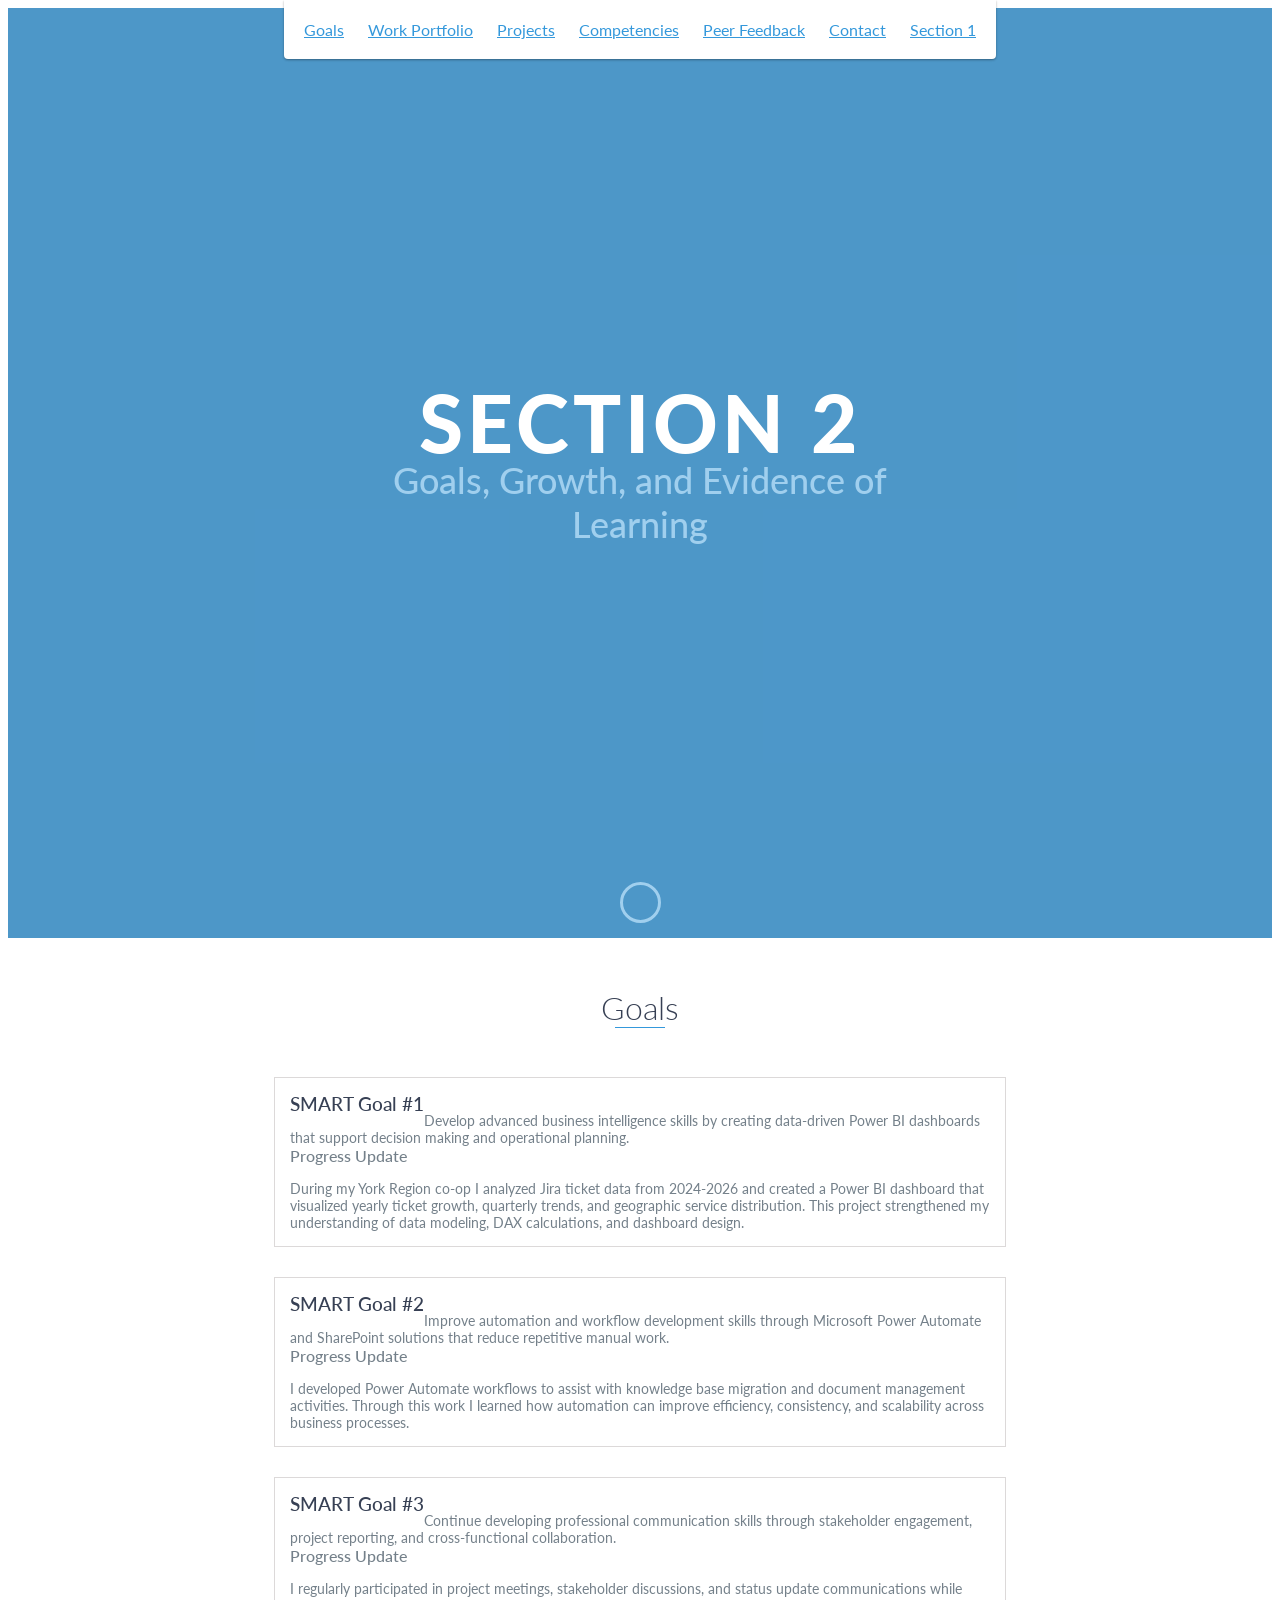
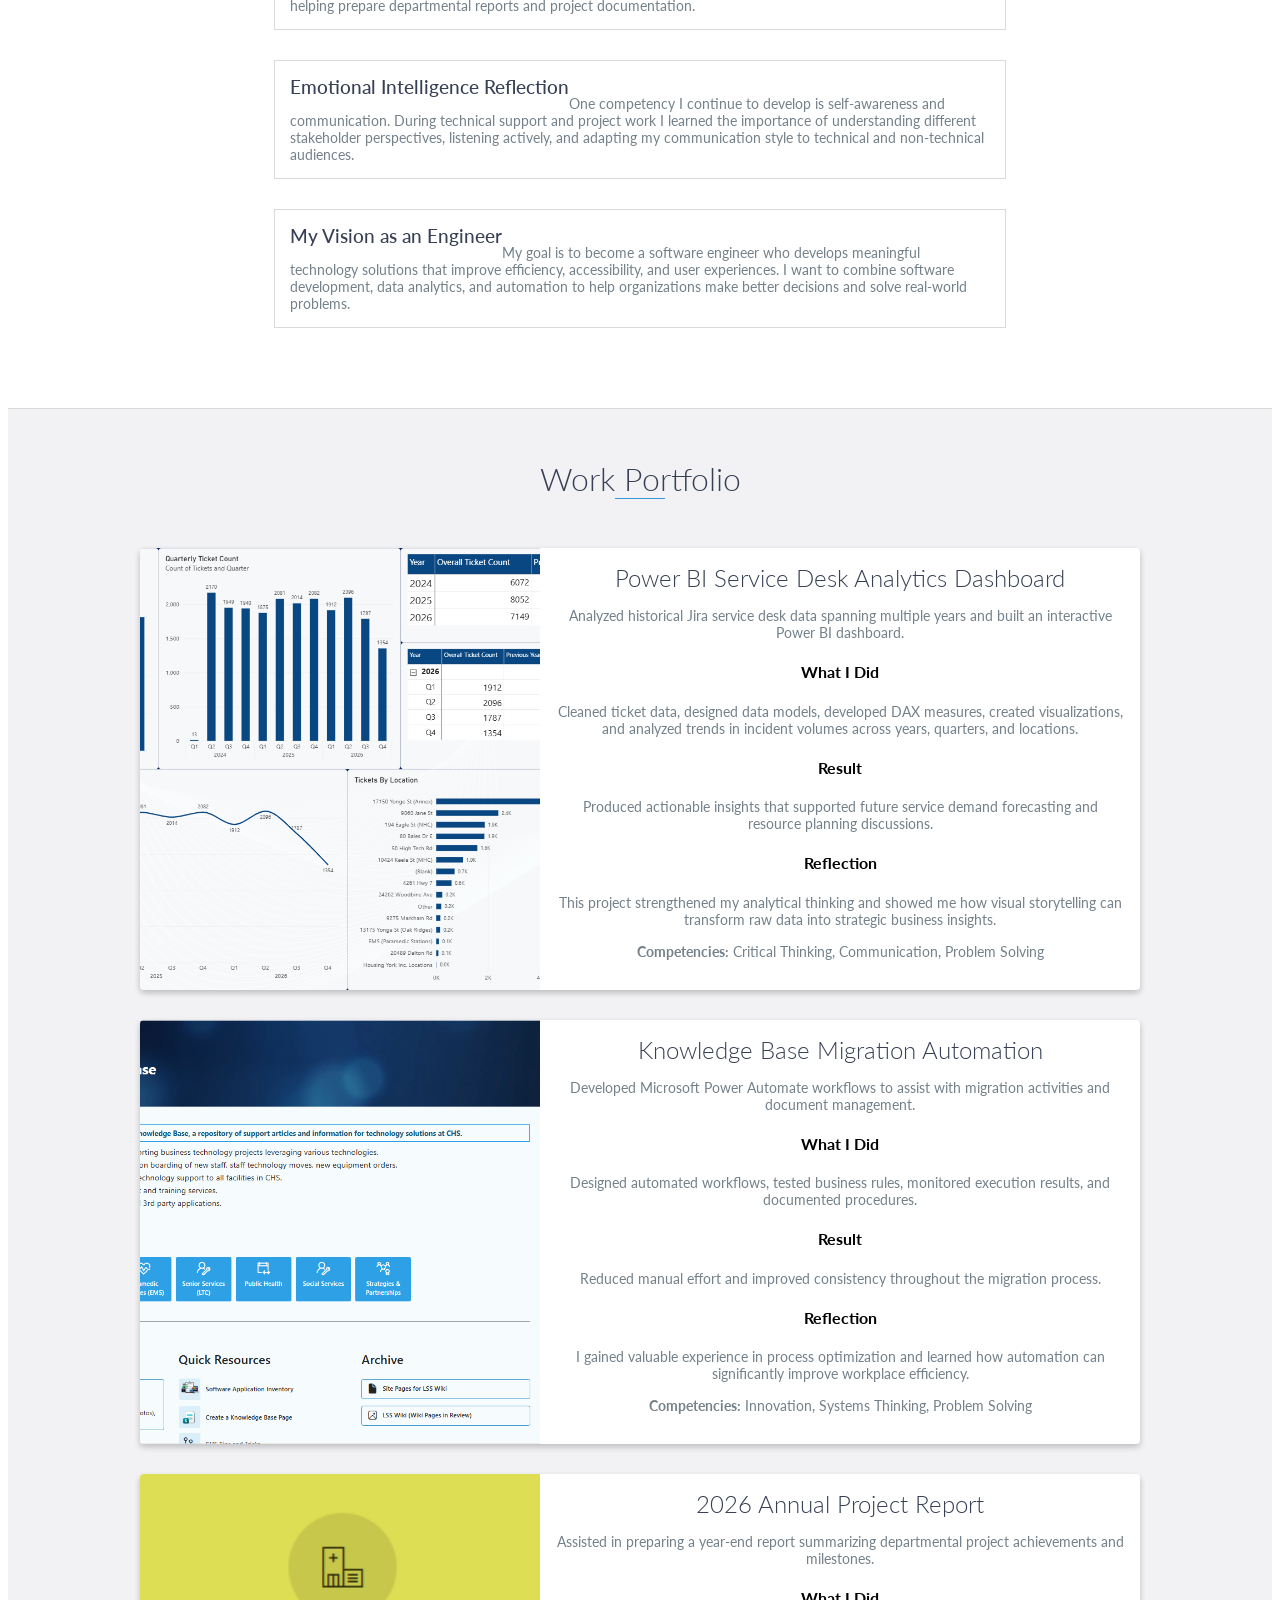
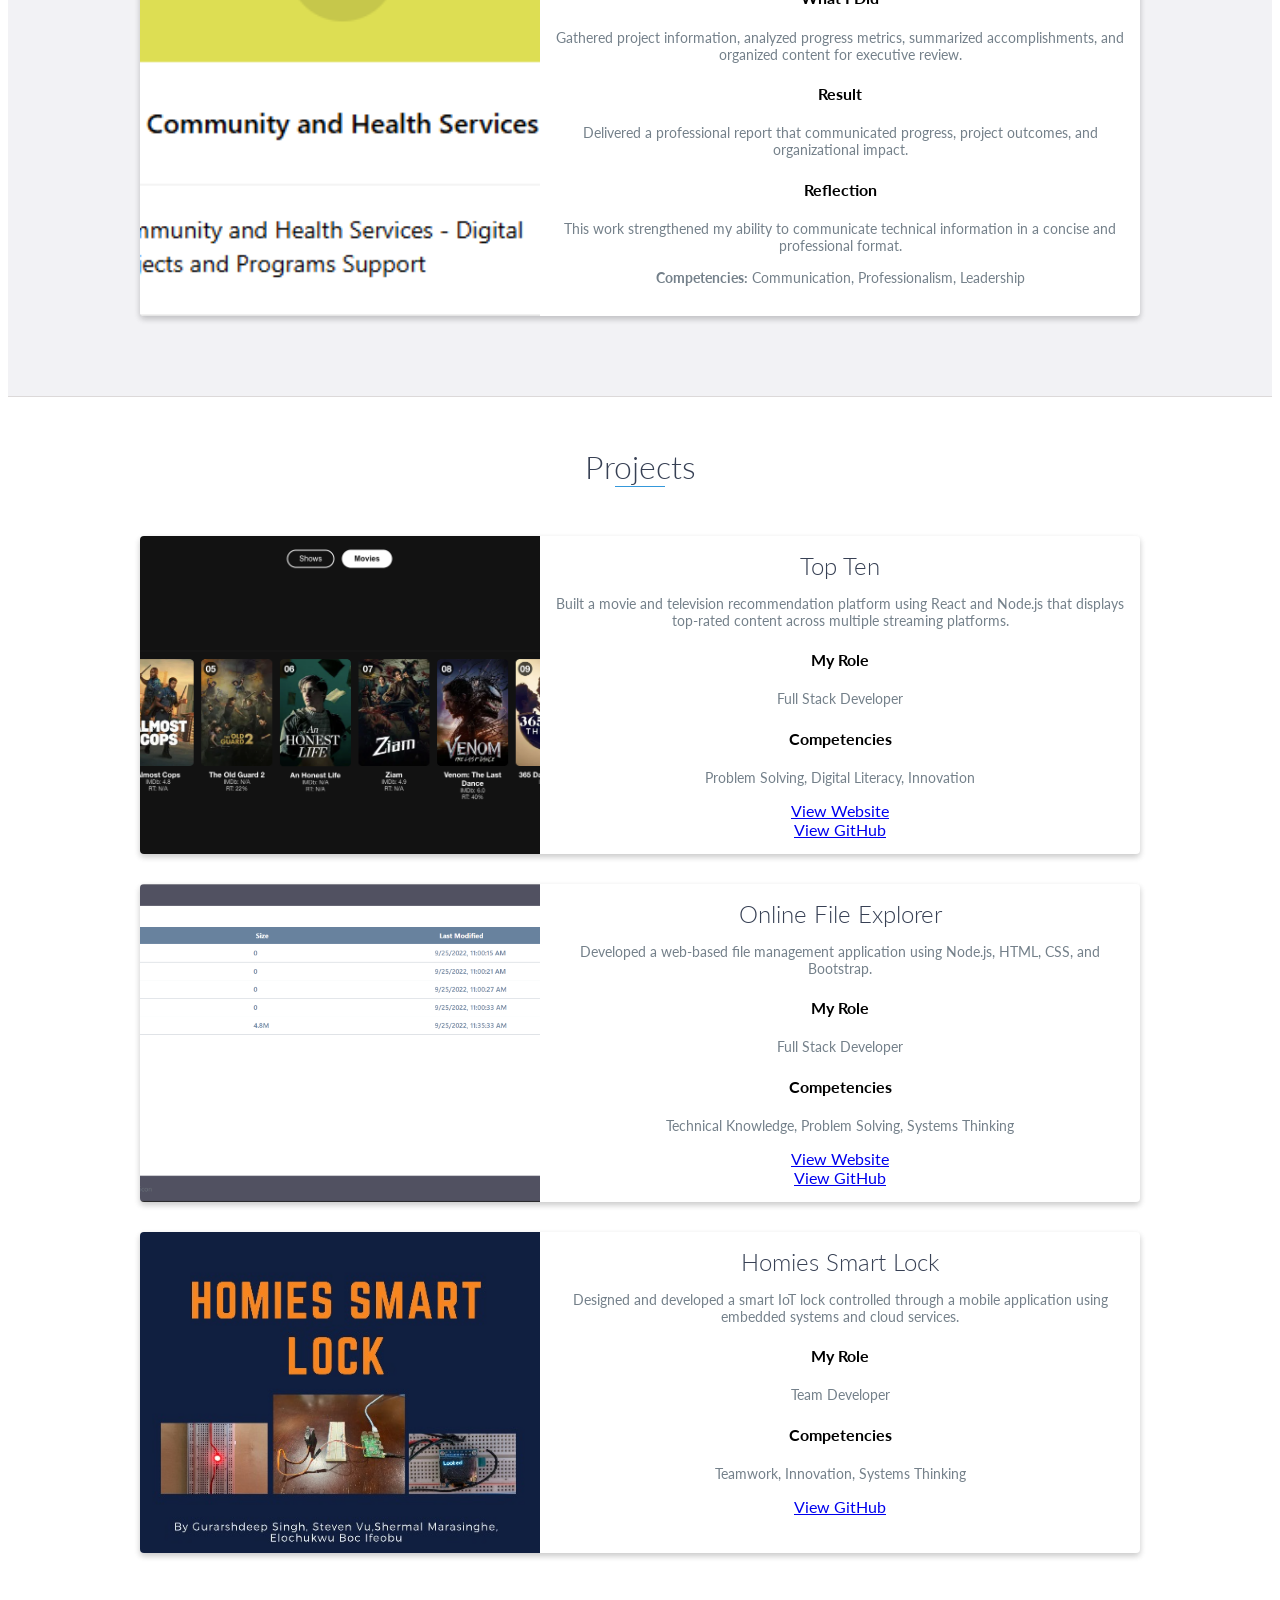
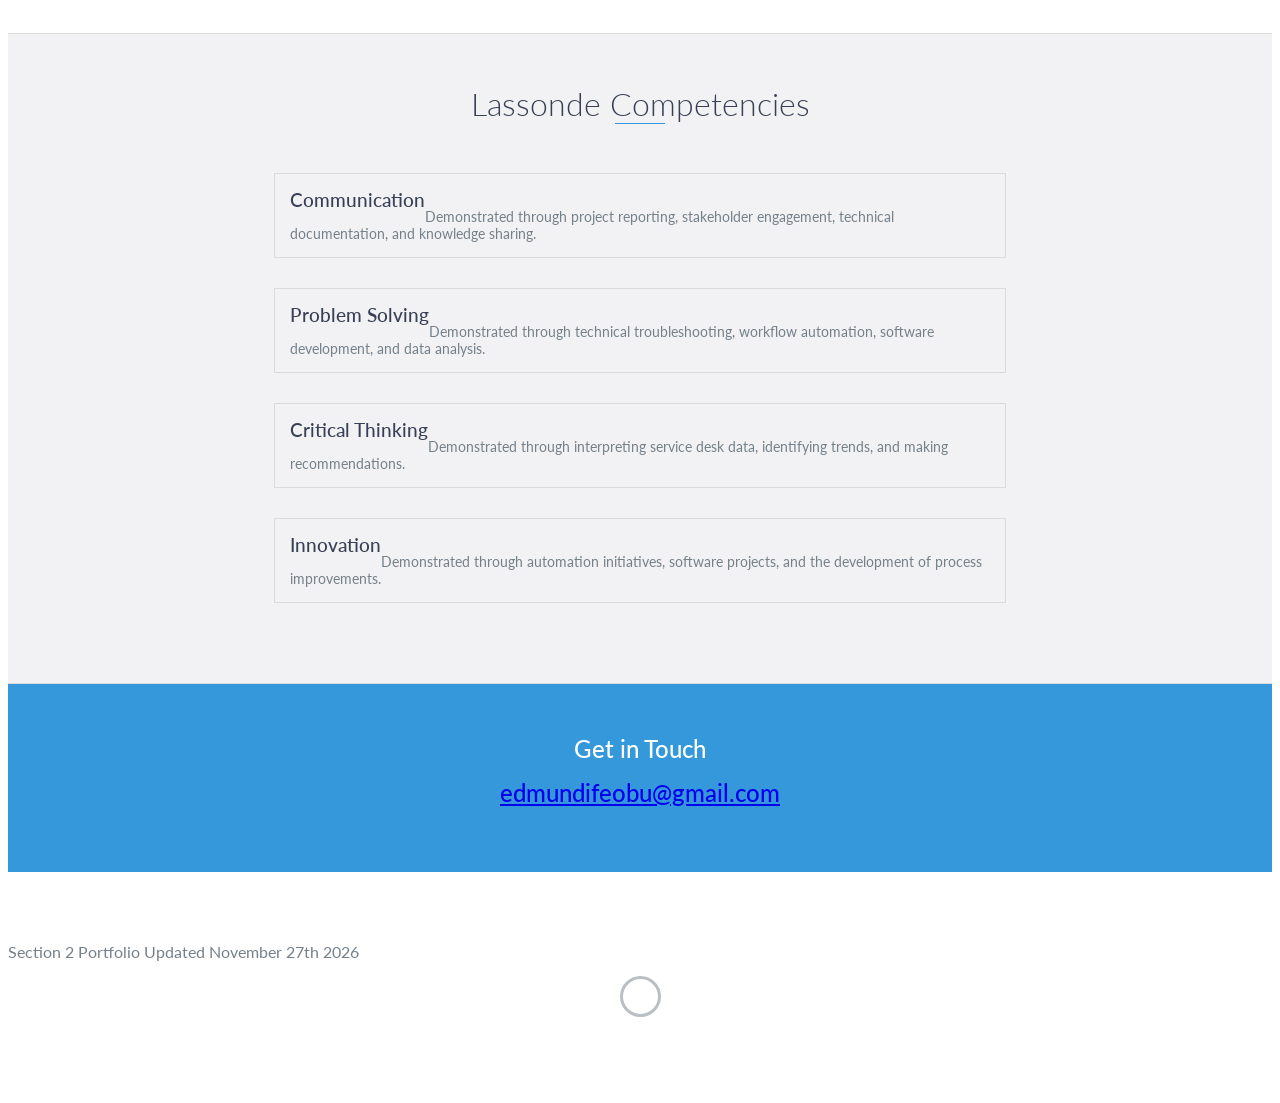
==== section2.html @ 36d4b6b0 "Update section2.html" ====
<!DOCTYPE html>
<html class="no-js" lang="en">

<head>
    <meta charset="utf-8">
    <meta http-equiv="X-UA-Compatible" content="IE=edge">
    <meta name="viewport" content="width=device-width, initial-scale=1">

    <title>Edmund Ifeobu - Portfolio</title>

    <link rel="shortcut icon" href="favicon.ico" type="image/x-icon">
    <link rel="icon" href="favicon.ico" type="image/x-icon">

    <link href="https://fonts.googleapis.com/css?family=Lato:300,400,700,900" rel="stylesheet">
    <link rel="stylesheet" href="libs/font-awesome/css/font-awesome.min.css">
    <link href="css/bootstrap.min.css" rel="stylesheet">
    <link href="css/styles.css" rel="stylesheet">
</head>

<body>

    <div id="mobile-menu-open" class="shadow-large">
        <i class="fa fa-bars" aria-hidden="true"></i>
    </div>

    <header>
        <div id="mobile-menu-close">
            <span>Close</span>
            <i class="fa fa-times" aria-hidden="true"></i>
        </div>

        <ul id="menu" class="shadow">
            <li><a href="#goals">Goals</a></li>
            <li><a href="#portfolio">Work Portfolio</a></li>
            <li><a href="#projects">Projects</a></li>
            <li><a href="#competencies">Competencies</a></li>
            <li><a href="#feedback">Peer Feedback</a></li>
            <li><a href="#contact">Contact</a></li>
            <li><a href="portfolio/index.html">Section 1</a></li>
        </ul>
    </header>

    <div id="lead">
        <div id="lead-content">
            <h1>Section 2</h1>
            <h2>Goals, Growth, and Evidence of Learning</h2>
        </div>

        <div id="lead-overlay"></div>

        <div id="lead-down">
            <span>
                <i class="fa fa-chevron-down" aria-hidden="true"></i>
            </span>
        </div>
    </div>

    <!-- Goals -->

    <div id="goals">
        <div class="container">

            <h2 class="heading">Goals</h2>

            <div class="education-block">
                <h3>SMART Goal #1</h3><br>

                <p>
                    Develop advanced business intelligence skills by creating
                    data-driven Power BI dashboards that support decision making
                    and operational planning.
                </p>

                <h4>Progress Update</h4>

                <p>
                    During my York Region co-op I analyzed Jira ticket data from
                    2024-2026 and created a Power BI dashboard that visualized
                    yearly ticket growth, quarterly trends, and geographic service
                    distribution. This project strengthened my understanding of
                    data modeling, DAX calculations, and dashboard design.
                </p>
            </div>

            <div class="education-block">
                <h3>SMART Goal #2</h3><br>

                <p>
                    Improve automation and workflow development skills through
                    Microsoft Power Automate and SharePoint solutions that reduce
                    repetitive manual work.
                </p>

                <h4>Progress Update</h4>

                <p>
                    I developed Power Automate workflows to assist with knowledge
                    base migration and document management activities. Through this
                    work I learned how automation can improve efficiency,
                    consistency, and scalability across business processes.
                </p>
            </div>

            <div class="education-block">
                <h3>SMART Goal #3</h3><br>

                <p>
                    Continue developing professional communication skills through
                    stakeholder engagement, project reporting, and cross-functional
                    collaboration.
                </p>

                <h4>Progress Update</h4>

                <p>
                    I regularly participated in project meetings, stakeholder
                    discussions, and status update communications while helping
                    prepare departmental reports and project documentation.
                </p>
            </div>

            <div class="education-block">
                <h3>Emotional Intelligence Reflection</h3><br>

                <p>
                    One competency I continue to develop is self-awareness and
                    communication. During technical support and project work I
                    learned the importance of understanding different stakeholder
                    perspectives, listening actively, and adapting my communication
                    style to technical and non-technical audiences.
                </p>
            </div>

            <div class="education-block">
                <h3>My Vision as an Engineer</h3><br>

                <p>
                    My goal is to become a software engineer who develops
                    meaningful technology solutions that improve efficiency,
                    accessibility, and user experiences. I want to combine
                    software development, data analytics, and automation to help
                    organizations make better decisions and solve real-world
                    problems.
                </p>
            </div>

        </div>
    </div>

    <!-- Work Portfolio -->

    <div id="portfolio" class="background-alt">
        
        <h2 class="heading">Work Portfolio</h2>
        
        <div class="container">
            <div class="row">
                <div class="project shadow-large">
                    
                    <div class="project-image">
                        <img src="images/dashboard.png" width="300" height="250"/>
                    </div>
                    <!-- End .project-image -->
                    
                    <div class="project-info">
                        <h3>Power BI Service Desk Analytics Dashboard</h3>
                        <p>
                            Analyzed historical Jira service desk data spanning multiple years and built an interactive Power BI dashboard.
                        </p>
                        <h4>What I Did</h4>
                        <p>
                            Cleaned ticket data, designed data models, developed DAX measures, created visualizations, and analyzed trends in incident volumes across years, quarters, and locations.
                        </p>
                        <h4>Result</h4>
                        <p>
                            Produced actionable insights that supported future service demand forecasting and resource planning discussions.
                        </p>
                        <h4>Reflection</h4>
                        <p>
                            This project strengthened my analytical thinking and showed me how visual storytelling can transform raw data into strategic business insights.
                        </p>
                        <p>
                            <strong>Competencies:</strong> Critical Thinking, Communication, Problem Solving
                        </p>
                    </div>
                    <!-- End .project-info -->
                    
                </div>
                <!-- End .project -->
        
                <div class="project shadow-large">
                    
                    <div class="project-image">
                        <img src="images/site.png" width="300" height="250"/>
                    </div>
                    
                    <div class="project-info">
                        <h3>Knowledge Base Migration Automation</h3>
                        <p>
                            Developed Microsoft Power Automate workflows to assist with migration activities and document management.
                        </p>
                        <h4>What I Did</h4>
                        <p>
                            Designed automated workflows, tested business rules, monitored execution results, and documented procedures.
                        </p>
                        <h4>Result</h4>
                        <p>
                            Reduced manual effort and improved consistency throughout the migration process.
                        </p>
                        <h4>Reflection</h4>
                        <p>
                            I gained valuable experience in process optimization and learned how automation can significantly improve workplace efficiency.
                        </p>
                        <p>
                            <strong>Competencies:</strong> Innovation, Systems Thinking, Problem Solving
                        </p>
                    </div>
                    <!-- End .project-info -->
                    
                </div>
                 <!-- End .project -->
                        
                    <div class="project shadow-large">
                        
                        <div class="project-image">
                            <img src="images/report.png" width="300" height="250"/>
                        </div>
                        
                        <div class="project-info">
                            <h3>2026 Annual Project Report</h3>
                            <p>
                                Assisted in preparing a year-end report summarizing departmental project achievements and milestones.
                            </p>
                            <h4>What I Did</h4>
                            <p>
                                Gathered project information, analyzed progress metrics, summarized accomplishments, and organized content for executive review.
                            </p>
                            <h4>Result</h4>
                            <p>
                                Delivered a professional report that communicated progress, project outcomes, and organizational impact.
                            </p>
                            <h4>Reflection</h4>
                            <p>
                                This work strengthened my ability to communicate technical information in a concise and professional format.
                            </p>
                            <p>
                                <strong>Competencies:</strong> Communication, Professionalism, Leadership
                            </p>
                        </div>
                        <!-- End .project-info -->
                        
                    </div>
                    <!-- End .project -->
                
            </div>
        </div>
    </div>
    <!-- End #projects -->

    
    <!-- Projects -->

    <div id="projects">
        <div class="container">
            <h2 class="heading">Projects</h2>
            <div class="project shadow-large">
                <div class="project-image">
                    <img src="images/topten.png" width="300" height="250">
                </div>
                <div class="project-info">
                    <h3>Top Ten</h3>
                    <p>
                        Built a movie and television recommendation platform using React and Node.js that displays top-rated content across multiple streaming platforms.
                    </p>
                    <h4>My Role</h4>
                    <p>
                        Full Stack Developer
                    </p>
                    <h4>Competencies</h4>
                    <p>
                        Problem Solving, Digital Literacy, Innovation
                    </p>
                    <a href="https://top-ten-frontend.vercel.app/" target="_blank">
                        View Website
                    </a>
                    <br>
                    <a href="https://github.com/Lolo-dot/Top-Ten" target="_blank">
                        View GitHub
                    </a>
                </div>
            </div>
            <div class="project shadow-large">
                <div class="project-image">
                    <img src="images/ofe.png" width="300" height="250">
                </div>
                <div class="project-info">
                    <h3>Online File Explorer</h3>
                    <p>
                        Developed a web-based file management application using Node.js, HTML, CSS, and Bootstrap.
                    </p>
                    <h4>My Role</h4>
                    <p>
                        Full Stack Developer
                    </p>
                    <h4>Competencies</h4>
                    <p>
                        Technical Knowledge, Problem Solving,
                        Systems Thinking
                    </p>
                    <a href="https://online-file-explorer.onrender.com/"
                       target="_blank">
                        View Website
                    </a>
                    <br>
                    <a href="https://github.com/Lolo-dot/Online-File-Explorer"
                       target="_blank">
                        View GitHub
                    </a>
                </div>
            </div>
            <div class="project shadow-large">
                <div class="project-image">
                    <img src="images/project_lock.png" width="300" height="250">
                </div>
                <div class="project-info">
                    <h3>Homies Smart Lock</h3>
                    <p>
                        Designed and developed a smart IoT lock controlled through a mobile application using embedded systems and cloud services.
                    </p>
                    <h4>My Role</h4>
                    <p>
                        Team Developer
                    </p>
                    <h4>Competencies</h4>
                    <p>
                        Teamwork, Innovation, Systems Thinking
                    </p>
                    <a href="https://github.com/Lolo-dot/Homies-Smart-Lock" target="_blank">
                        View GitHub
                    </a>
                </div>
            </div>
        </div>
    </div>
    <!-- Competencies -->
    <div id="competencies" class="background-alt">
        <h2 class="heading">Lassonde Competencies</h2>
        <div class="education-block">
            <h3>Communication</h3><br>
            <p>
                Demonstrated through project reporting, stakeholder engagement, technical documentation, and knowledge sharing.
            </p>
        </div>
        <div class="education-block">
            <h3>Problem Solving</h3><br>
            <p>
                Demonstrated through technical troubleshooting, workflow automation, software development, and data analysis.
           </p>
        </div>
        <div class="education-block">
            <h3>Critical Thinking</h3><br>
            <p>
                Demonstrated through interpreting service desk data, identifying trends, and making recommendations.
            </p>
        </div>
        <div class="education-block">
            <h3>Innovation</h3><br>
            <p>
                Demonstrated through automation initiatives, software projects, and the development of process improvements.
            </p>
        </div>
    </div>
    <!-- Peer Feedback -->
    
    <!-- Contact -->
    <div id="contact">
        <h2>Get in Touch</h2>
        <div>
            <h2>
                <a href="mailto:edmundifeobu@gmail.com"
                    class="link-dark text-decoration-none">
                    edmundifeobu@gmail.com
                </a>
            </h2>
        </div>
    </div>
    <footer>
        <div class="container">
            <div class="row">
                <div class="col-sm-5 copyright">
                    <p>
                        Section 2 Portfolio Updated November 27th 2026
                    </p>
                </div>
                <div class="col-sm-2 top">
                    <span id="to-top">
                        <i class="fa fa-chevron-up" aria-hidden="true"></i>
                    </span>
                </div>
                <div class="col-sm-5 social">
                    <ul>
                        <li>
                            <a href="https://github.com/Lolo-dot?tab=repositories"
                                target="_blank">
                                <i class="fa fa-github" aria-hidden="true"></i>
                            </a>
                        </li>
                        <li>
                            <a href="https://www.linkedin.com/in/edmund-boc-ifeobu-516b6319b/"
                                target="_blank">
                                <i class="fa fa-linkedin" aria-hidden="true"></i>
                            </a>
                        </li>
                    </ul>
                </div>
            </div>
        </div>
    </footer>

    <script src="https://ajax.googleapis.com/ajax/libs/jquery/1.12.4/jquery.min.js"></script>
    <script src="js/scripts.min.js"></script>

</body>
</html>
---- css/styles.css ----
/*!
    Title: Dev Portfolio Template
    Version: 1.2.2
    Last Change: 03/25/2020
    Author: Ryan Fitzgerald
    Repo: https://github.com/RyanFitzgerald/devportfolio-template
    Issues: https://github.com/RyanFitzgerald/devportfolio-template/issues

    Description: This file contains all the styles associated with the page
    that don't come from third party libraries. This file gets compiled using
    Gulp and send to the /css folder which is then loaded on the page.
*/body{font-family:'Lato', sans-serif;font-size:16px}body.active{overflow:hidden;z-index:-1}.no-js #experience-timeline>div{background:#fff;padding:10px;margin-bottom:10px;border:1px solid #dcd9d9}.no-js #experience-timeline>div h3{font-size:1.5em;font-weight:300;color:#374054;display:inline-block;margin:0}.no-js #experience-timeline>div h4{font-size:1.2em;font-weight:300;color:#7e8890;margin:0 0 15px 0}.no-js #experience-timeline>div p{color:#74808a;font-size:0.9em;margin:0}.no-js #experience-timeline:before,.no-js #experience-timeline:after{content:none}@keyframes dropHeader{0%{transform:translateY(-100%)}100%{transform:translateY(0)}}header{position:absolute;top:0;left:0;right:0;text-align:center;z-index:10;animation-name:dropHeader;animation-iteration-count:1;animation-timing-function:ease;animation-duration:0.75s}header ul{display:inline-block;background:#fff;text-align:center;padding:10px;margin:0;border-bottom-right-radius:4px;border-bottom-left-radius:4px}header li{display:inline-block}header a{display:block;color:#3498db;padding:10px}header a:hover{color:#217dbb;text-decoration:none;background:#eee;border-radius:4px}header a:focus{color:#3498db;text-decoration:none}header.active{display:block}header.sticky{position:fixed;z-index:999}#menu.active{display:block}#mobile-menu-open{display:none;cursor:pointer;position:fixed;right:15px;top:10px;color:#3498db;font-size:1.5em;z-index:20;padding:0 7px;border-radius:4px;background:#fff}#mobile-menu-close{display:none;text-align:right;width:100%;background:#fff;font-size:1.5em;padding-right:15px;padding-top:10px;cursor:pointer;color:#3498db}#mobile-menu-close span{font-size:0.5em;text-transform:uppercase}#mobile-menu-close i{vertical-align:middle}footer{padding:50px 0}.copyright{padding-top:20px}.copyright p{margin:0;color:#74808a}.top{text-align:center}.top span{cursor:pointer;display:block;margin:15px auto 0 auto;width:35px;height:35px;border-radius:50%;border:3px solid #b9bfc4;text-align:center}.top i{color:#74808a}.social{text-align:right}.social ul{margin:5px 0 0 0;padding:0}.social li{display:inline-block;font-size:1.25em;list-style:none}.social a{display:block;color:#74808a;padding:10px}.social a:hover{color:#3498db}.btn-rounded-white{display:inline-block;color:#fff;padding:15px 25px;border:3px solid #fff;border-radius:30px;transition:.5s ease all}.btn-rounded-white:hover{color:#3498db;background:#fff;text-decoration:none}.shadow{box-shadow:0 1px 3px rgba(0,0,0,0.12),0 1px 2px rgba(0,0,0,0.24)}.shadow-large{box-shadow:0 3px 6px rgba(0,0,0,0.08),0 3px 6px rgba(0,0,0,0.15)}.heading{position:relative;display:inline-block;font-size:2em;font-weight:300;margin:0 0 30px 0}.heading:after{position:absolute;content:'';top:100%;height:1px;width:50px;left:0;right:0;margin:0 auto;background:#3498db}.background-alt{background:#f2f2f5}#lead{position:relative;height:100vh;min-height:500px;max-height:1080px;background:url(../images/lead-bg.jpg);background-size:cover;padding:15px;overflow:hidden}#lead-content{position:absolute;z-index:10;top:50%;left:50%;transform:translate(-50%, -50%);text-align:center}#lead-content h1,#lead-content h2{margin:0}#lead-content h1{color:#fff;font-weight:900;font-size:5em;text-transform:uppercase;letter-spacing:0.05em;line-height:0.9em}#lead-content h2{color:#a0cfee;font-weight:500;font-size:2.25em;margin-bottom:15px}#lead-overlay{position:absolute;height:100%;width:100%;top:0;right:0;bottom:0;left:0;background:rgba(33,125,187,0.8);z-index:1}#lead-down{position:absolute;left:0;right:0;width:100%;text-align:center;z-index:10;bottom:15px;color:#fff}#lead-down span{cursor:pointer;display:block;margin:0 auto;width:35px;height:35px;border-radius:50%;border:3px solid #a0cfee;text-align:center}#lead-down i{animation:pulsate 1.5s ease;animation-iteration-count:infinite;padding-top:5px}@keyframes pulsate{0%{transform:scale(1, 1)}50%{transform:scale(1.2, 1.2)}100%{transform:scale(1, 1)}}#about{padding:75px 15px;border-bottom:1px solid #dcd9d9}#about h2{color:#374054}#about p{color:#74808a;margin:0}#experience{padding:50px 15px;text-align:center;border-bottom:1px solid #dcd9d9}#experience h2{color:#374054}#experience-timeline{margin:30px auto 0 auto;position:relative;max-width:1000px}#experience-timeline:before{position:absolute;content:'';top:0;bottom:0;left:303px;right:auto;height:100%;width:3px;background:#3498db;z-index:0}#experience-timeline:after{position:absolute;content:'';width:3px;height:40px;background:#3498db;background:linear-gradient(to bottom, #3498db, rgba(52,152,219,0));top:100%;left:303px}.vtimeline-content{margin-left:350px;background:#fff;border:1px solid #e6e6e6;padding:15px;border-radius:3px;text-align:left}.vtimeline-content h3{font-size:1.5em;font-weight:300;color:#374054;display:inline-block;margin:0}.vtimeline-content h4{font-size:1.2em;font-weight:300;color:#7e8890;margin:0 0 15px 0}.vtimeline-content p{color:#74808a;font-size:0.9em;margin:0}.vtimeline-point{position:relative;display:block;vertical-align:top;margin-bottom:30px}.vtimeline-icon{position:relative;color:#fff;width:50px;height:50px;background:#3498db;border-radius:50%;float:left;z-index:99;margin-left:280px}.vtimeline-icon i{display:block;font-size:2em;margin-top:10px}.vtimeline-date{width:260px;text-align:right;position:absolute;left:0;top:10px;font-weight:300;color:#374054}#education{padding:50px 15px 20px 15px;border-bottom:1px solid #dcd9d9;text-align:center}#education h2{color:#374054;margin-bottom:50px}.education-block{max-width:700px;margin:0 auto 30px auto;padding:15px;border:1px solid #dcd9d9;text-align:left}.education-block h3{font-weight:500;float:left;margin:0;color:#374054}.education-block span{color:#74808a;float:right}.education-block h4{color:#74808a;clear:both;font-weight:500;margin:0 0 15px 0}.education-block p,.education-block ul{margin:0;color:#74808a;font-size:0.9em}.education-block ul{padding:0 0 0 15px}
#projects{padding:50px 15px;border-bottom:1px solid #dcd9d9;text-align:center}
#projects h2{color:#374054;margin-bottom:50px}
.project {
    position: relative;
    max-width: 1000px;
    margin: 0 auto 30px auto;
    overflow: hidden;
    background: #fff;
    border-radius: 4px;
    display: flex;
}
.project-image {
    width: 40%;
    flex-shrink: 0;
}
.project-image img {
    width: 100%;
    height: 100%;
    object-fit: cover;
    display: block;
}
.project-info {
    width: 60%;
    padding: 15px;
}
.project-info h3{font-size:1.5em;font-weight:300;color:#374054;margin:0 0 15px 0}
.project-info p{color:#74808a;margin:0 0 15px 0;font-size:0.9em}.no-image .project-info{position:relative;margin:0;padding:30px 15px;transform:none}#more-projects{display:none}#skills{padding:50px 15px;text-align:center}#skills h2{color:#374054;margin-bottom:50px}#skills ul{display:block;margin:0 auto;padding:0;max-width:800px}#skills li{display:inline-block;margin:7px;padding:5px 10px;color:#374054;background:#e4e4ea;list-style:none;cursor:default;font-size:1.2em}#stack{padding:50px 15px;text-align:center}#stack h2{color:#374054;margin-bottom:50px}#stack ul{display:block;margin:0 auto;padding:0;max-width:800px}#stack li{display:inline-block;margin:7px;padding:5px 10px;color:#374054;background:#e4e4ea;list-style:none;cursor:default;font-size:1.2em}#contact{padding:50px 15px;background:#3498db;text-align:center}#contact h2{margin:0 0 15px 0;color:#fff;font-weight:500}#contact-form{max-width:500px;margin:0 auto}#contact-form input,#contact-form textarea{display:block;width:100%;padding:10px;border-radius:4px;border:none;margin-bottom:10px;background:#1d6fa5;color:#fff;transition:.5s ease all}#contact-form input::-webkit-input-placeholder,#contact-form textarea::-webkit-input-placeholder{color:#fff}#contact-form input:-moz-placeholder,#contact-form textarea:-moz-placeholder{color:#fff;opacity:1}#contact-form input::-moz-placeholder,#contact-form textarea::-moz-placeholder{color:#fff;opacity:1}#contact-form input:-ms-input-placeholder,#contact-form textarea:-ms-input-placeholder{color:#fff}#contact-form input:focus,#contact-form textarea:focus{outline:none;background:#16527a}#contact-form textarea{height:150px;resize:none}#contact-form button{display:block;width:100%;background:#fff;border-radius:4px;padding:5px 10px;border:none;color:#3498db;font-weight:700;box-shadow:0 1px 3px rgba(0,0,0,0.12),0 1px 2px rgba(0,0,0,0.24);transition:.5s ease all}#contact-form button:hover{box-shadow:0 10px 20px rgba(0,0,0,0.19),0 6px 6px rgba(0,0,0,0.23)}.optional-section{padding:50px 15px;text-align:center;border-top:1px solid #dcd9d9}.optional-section h2{color:#374054}.optional-section-block{max-width:700px;margin:0 auto 30px auto;padding:15px;border:1px solid #dcd9d9;background:#fff;text-align:left}.optional-section-block h3{font-weight:500;margin:0 0 15px 0;color:#374054}.optional-section-block h4{color:#74808a;clear:both;font-weight:500;margin:0 0 15px 0}.optional-section-block p,.optional-section-block ul{margin:0 0 15px 0;color:#74808a;font-size:0.9em}.optional-section-block ul{padding:0 0 0 15px}@media only screen and (max-width: 750px){#experience-timeline:before,#experience-timeline:after{left:23px}.vtimeline-date{width:auto;text-align:left;position:relative;margin-bottom:15px;display:block;margin-left:70px}.vtimeline-icon{margin-left:0}.vtimeline-content{margin-left:70px}}@media only screen and (max-width: 992px){#lead{height:auto;min-height:auto;max-height:auto;padding:100px 15px}#lead-content{position:relative;transform:none;left:auto;top:auto}#lead-content h1{font-size:3em}#lead-content h2{font-size:1.75em}#about{text-align:center}#about p{text-align:left}}@media only screen and (max-width: 768px){header{position:fixed;display:none;z-index:999;animation:none;bottom:0;height:100%}#mobile-menu-open,#mobile-menu-close{display:block}#menu{height:100%;overflow-y:auto;box-shadow:none;border-radius:0;width:100%}#menu li{display:block;margin-bottom:10px}#lead-content h1{font-size:2em}#lead-content h2{font-size:1.3em}#lead-content a{padding:10px 20px}#lead-down{display:none}.education-block h3,.education-block span{float:none}.project-image{display:none}.project-info{position:relative;margin:0;padding:30px 15px;top:auto;transform:none}footer{text-align:center}.social{text-align:center}}@media only screen and (max-width: 480px){#lead-content h1{font-size:1.5em}#lead-content h2{font-size:1em}#lead-content a{font-size:0.9em;padding:5px 10px}}
#portfolio{padding:50px 15px;border-bottom:1px solid #dcd9d9;text-align:center}
#portfolio h2{color:#374054;margin-bottom:50px}
#goals{padding:50px 15px;border-bottom:1px solid #dcd9d9;text-align:center}
#goals h2{color:#374054;margin-bottom:50px}
#competencies{padding:50px 15px;border-bottom:1px solid #dcd9d9;text-align:center}
#competencies h2{color:#374054;margin-bottom:50px}
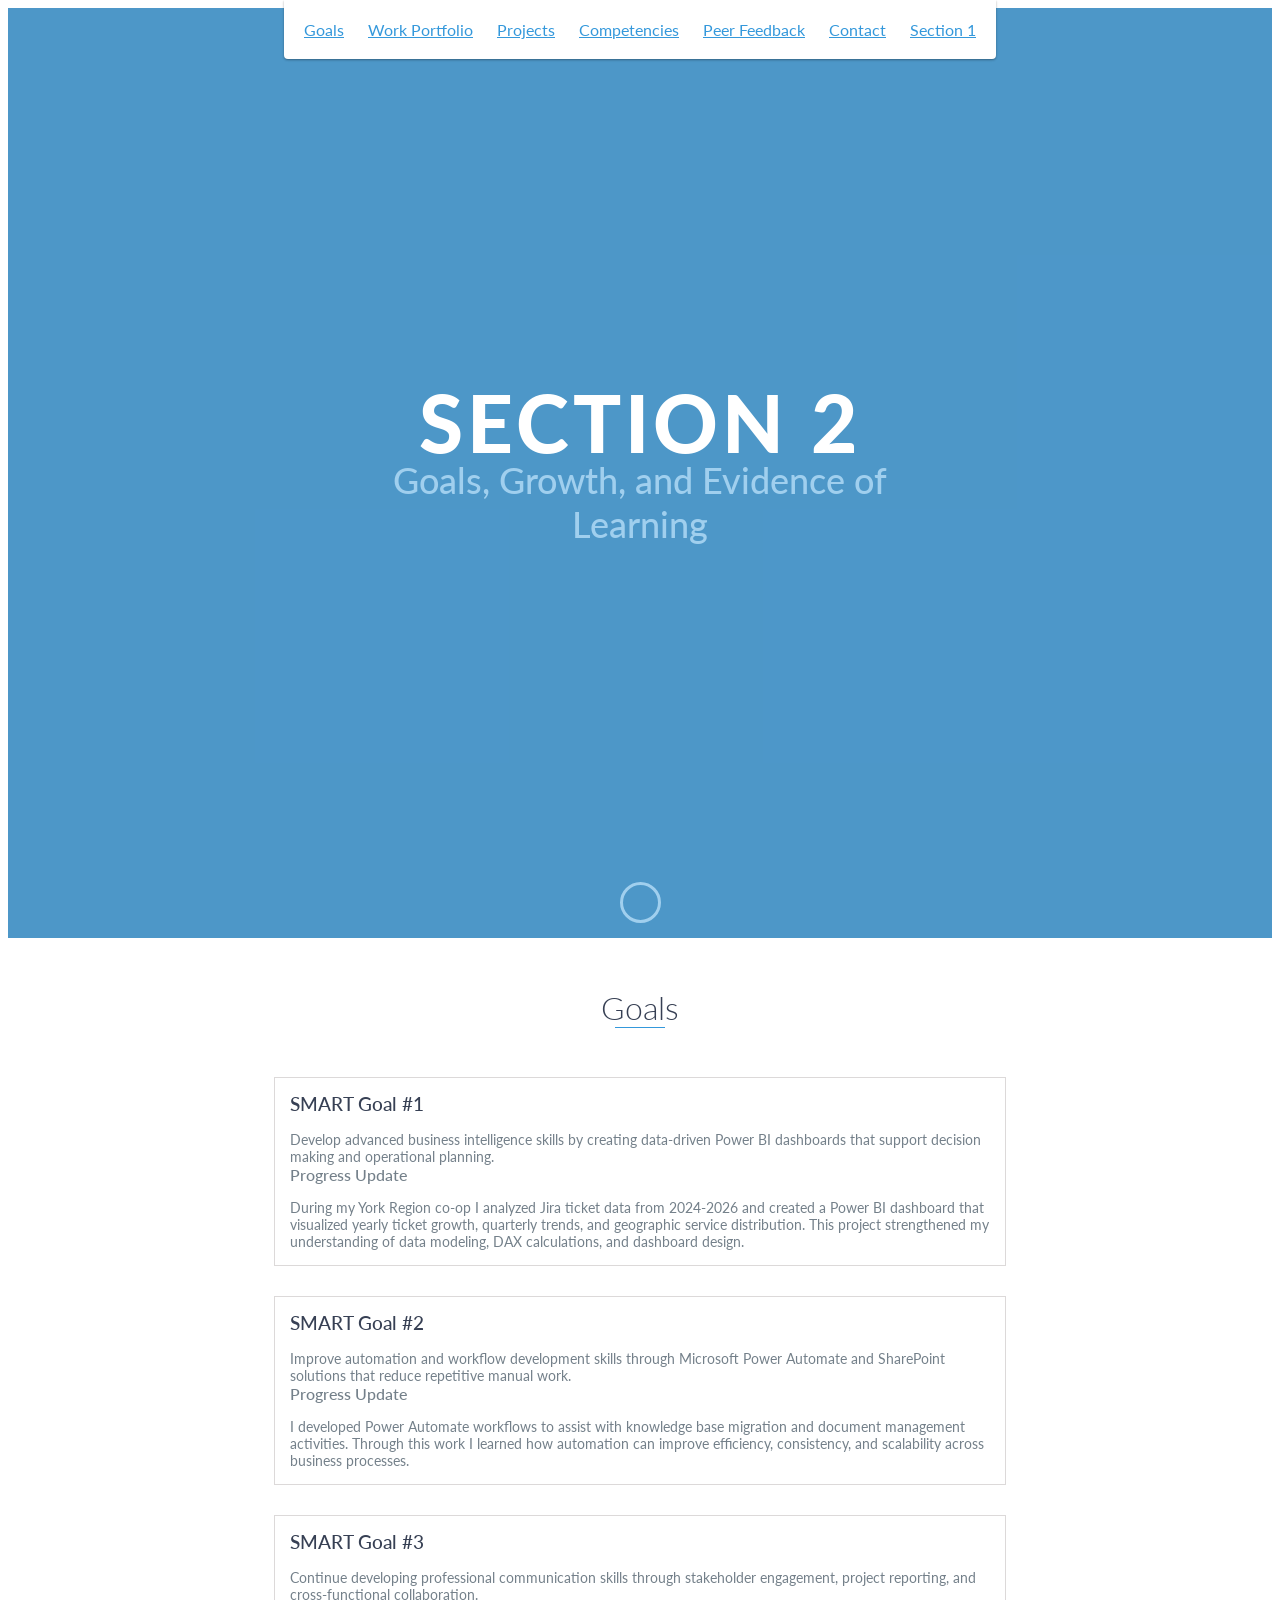
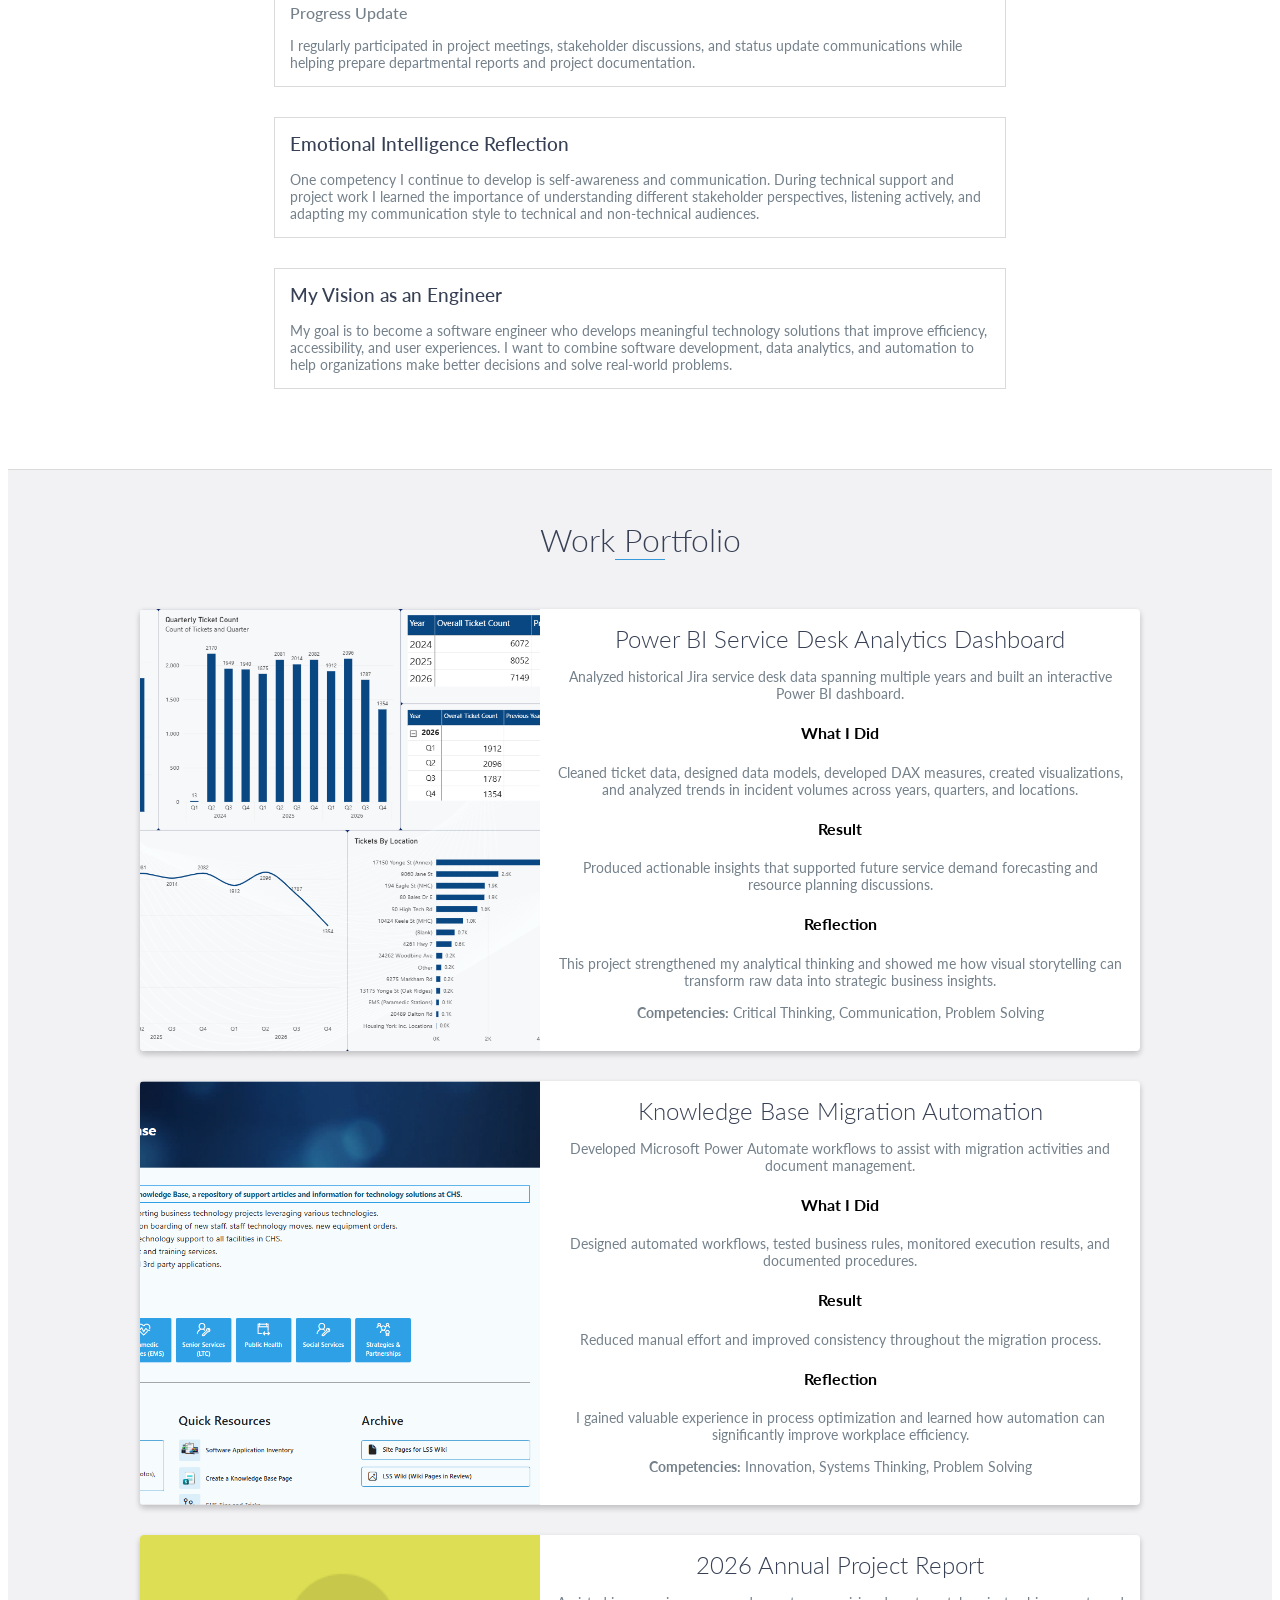
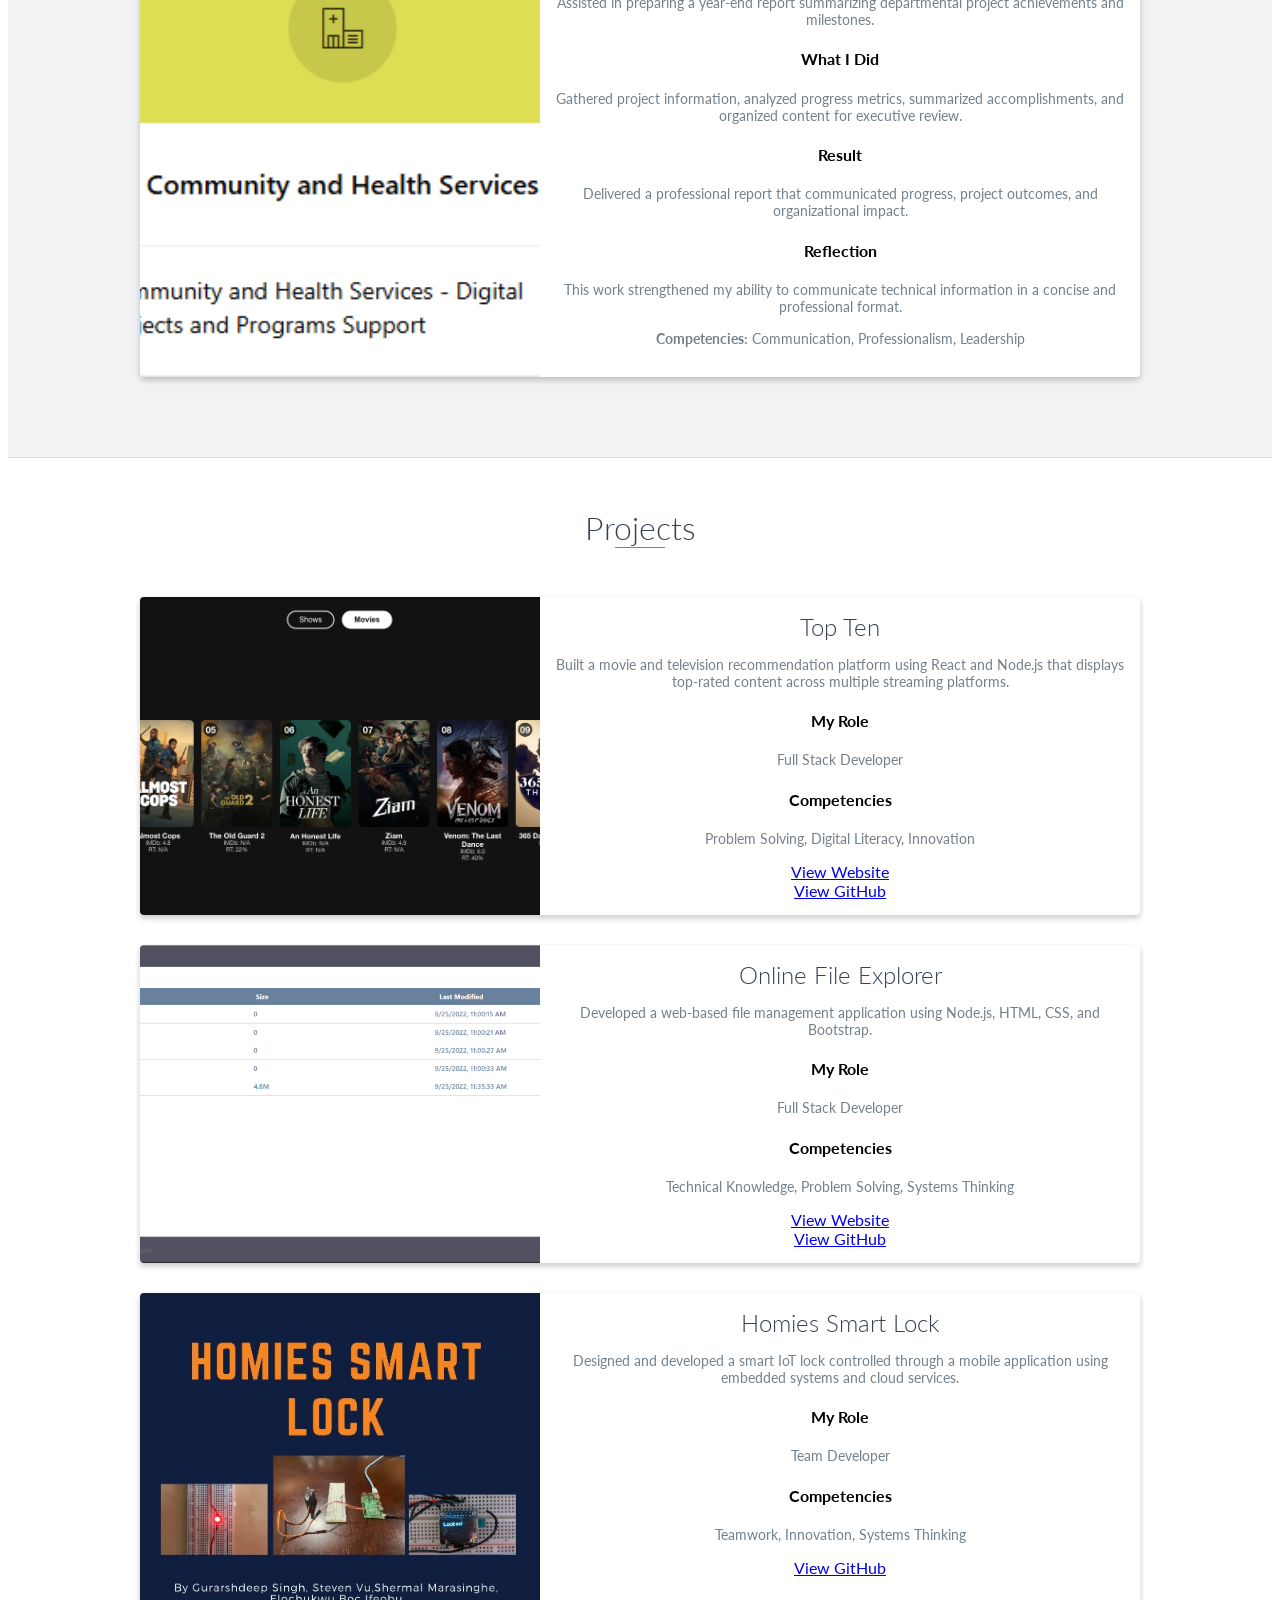
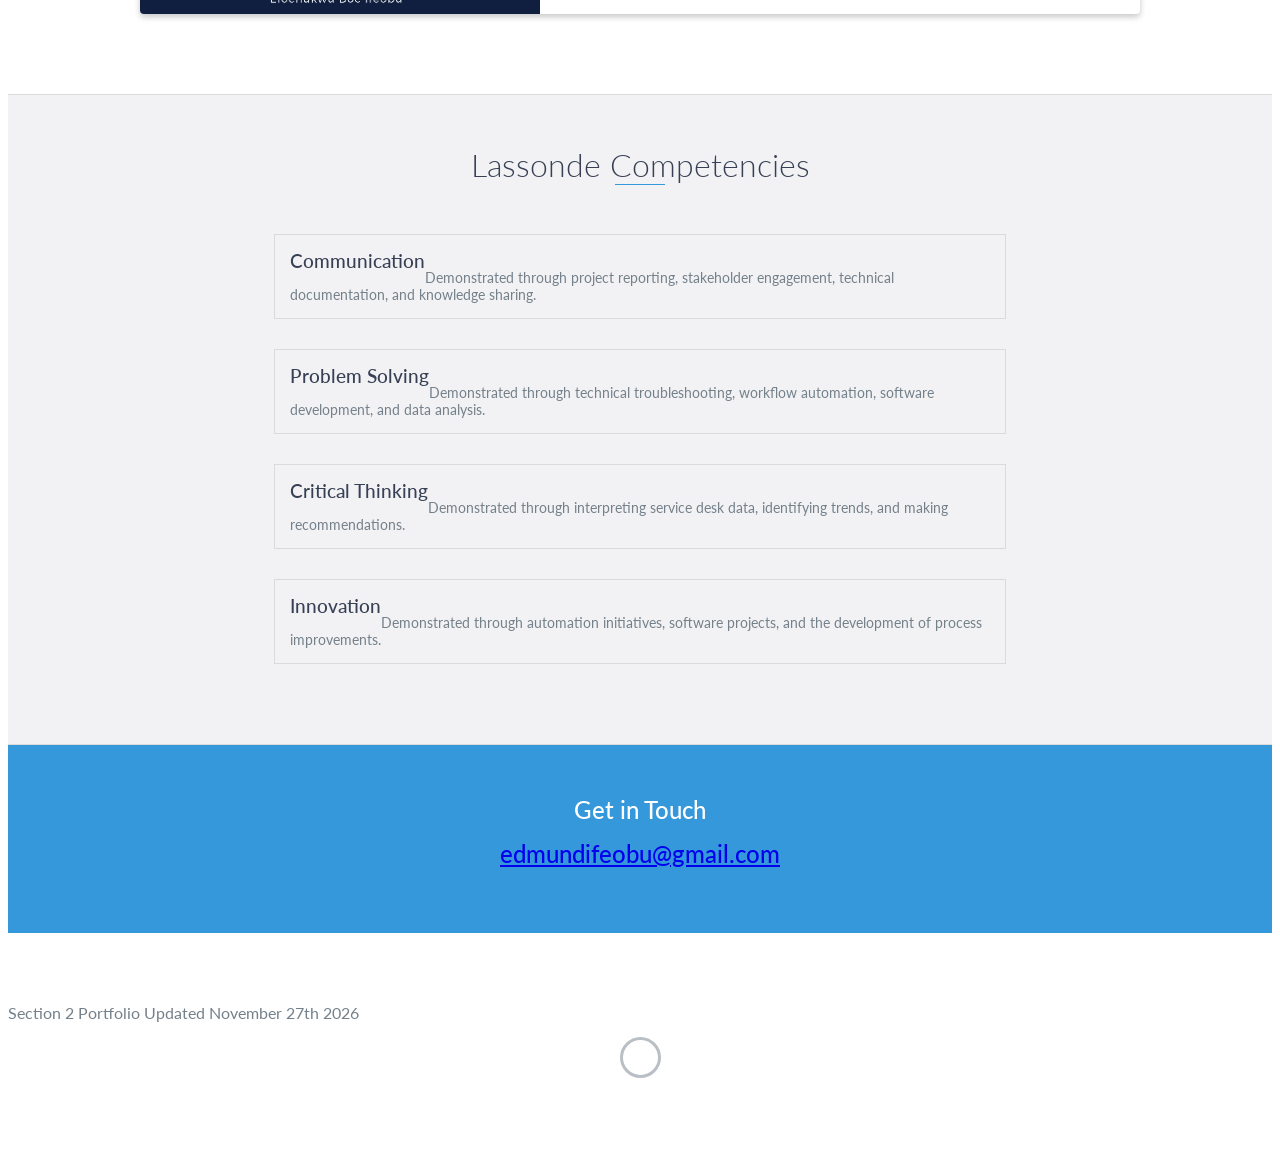
==== commit 396b759f: "Update section2.html" ====
--- a/section2.html
+++ b/section2.html
@@ -63,7 +63,7 @@
             <h2 class="heading">Goals</h2>
 
             <div class="education-block">
-                <h3>SMART Goal #1</h3><br>
+                <h3>SMART Goal #1</h3><br><br>
 
                 <p>
                     Develop advanced business intelligence skills by creating
@@ -83,7 +83,7 @@
             </div>
 
             <div class="education-block">
-                <h3>SMART Goal #2</h3><br>
+                <h3>SMART Goal #2</h3><br><br>
 
                 <p>
                     Improve automation and workflow development skills through
@@ -102,7 +102,7 @@
             </div>
 
             <div class="education-block">
-                <h3>SMART Goal #3</h3><br>
+                <h3>SMART Goal #3</h3><br><br>
 
                 <p>
                     Continue developing professional communication skills through
@@ -120,7 +120,7 @@
             </div>
 
             <div class="education-block">
-                <h3>Emotional Intelligence Reflection</h3><br>
+                <h3>Emotional Intelligence Reflection</h3><br><br>
 
                 <p>
                     One competency I continue to develop is self-awareness and
@@ -132,7 +132,7 @@
             </div>
 
             <div class="education-block">
-                <h3>My Vision as an Engineer</h3><br>
+                <h3>My Vision as an Engineer</h3><br><br>
 
                 <p>
                     My goal is to become a software engineer who develops
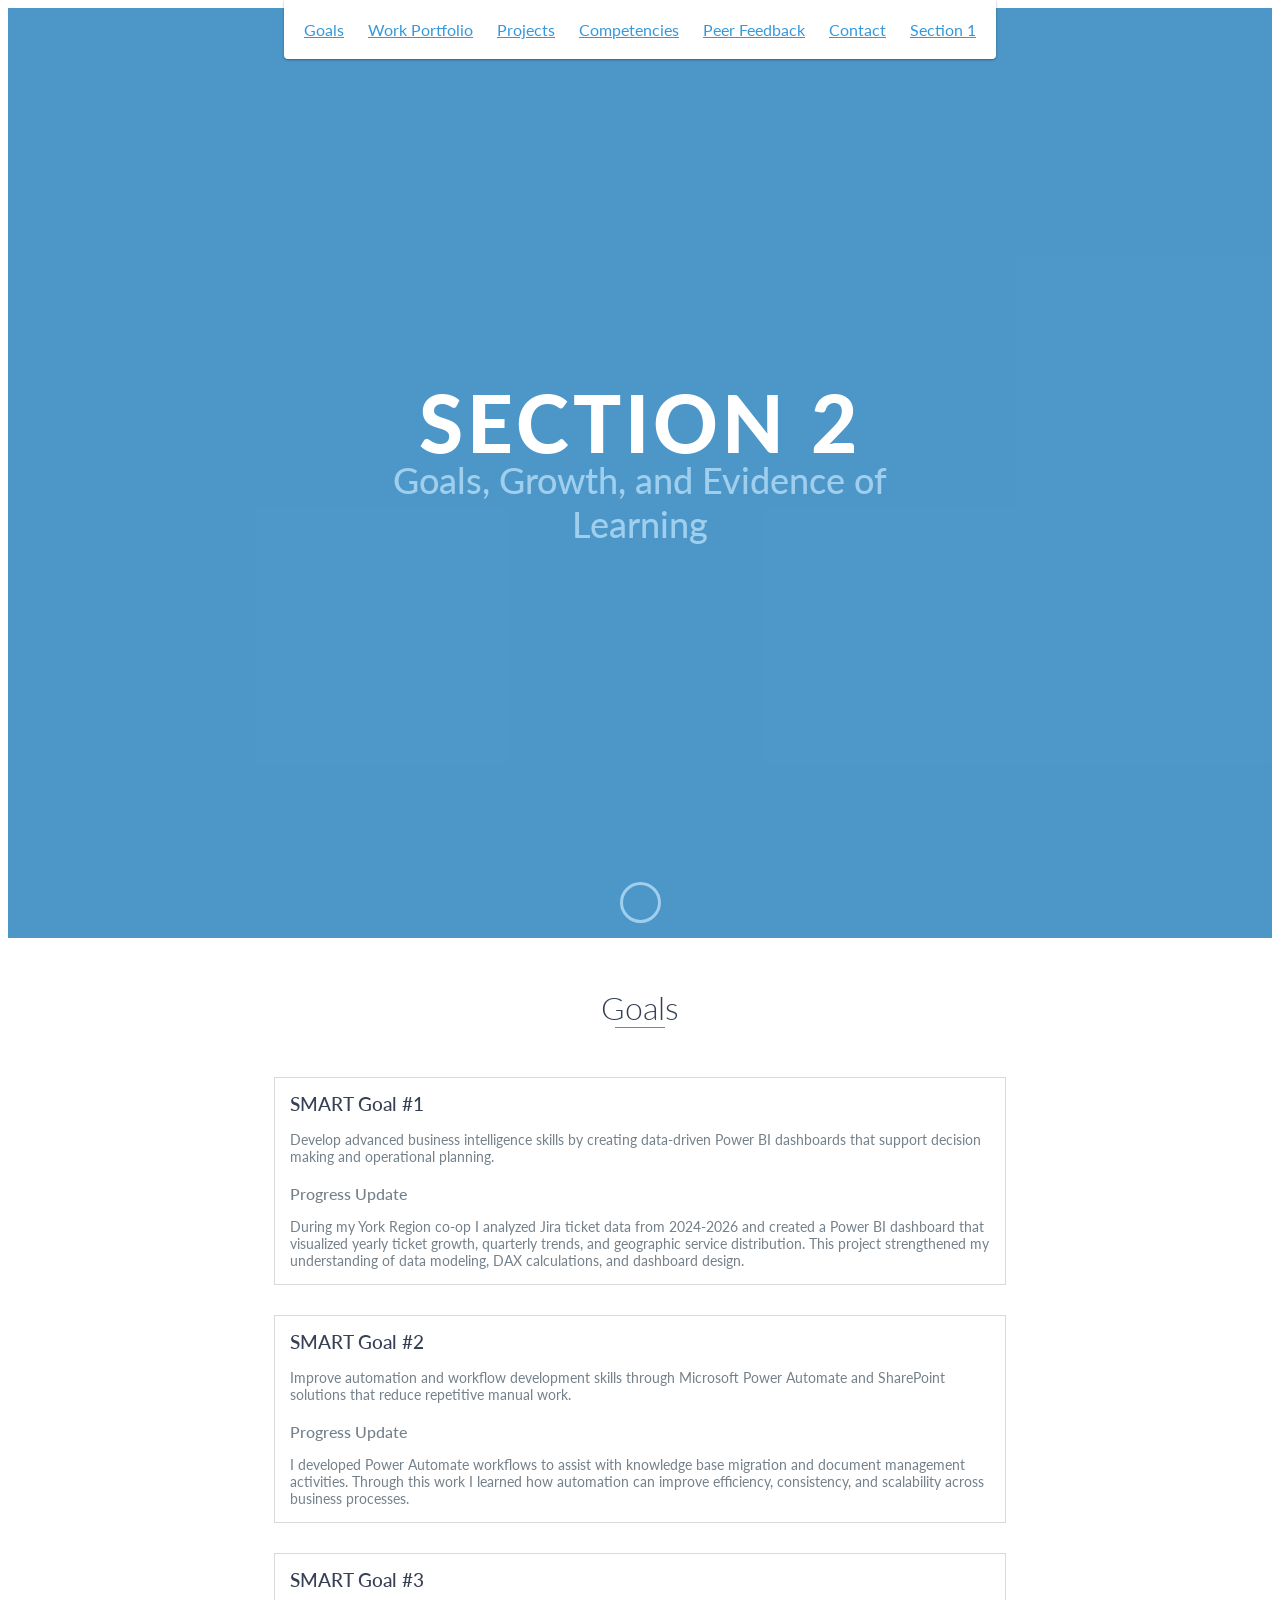
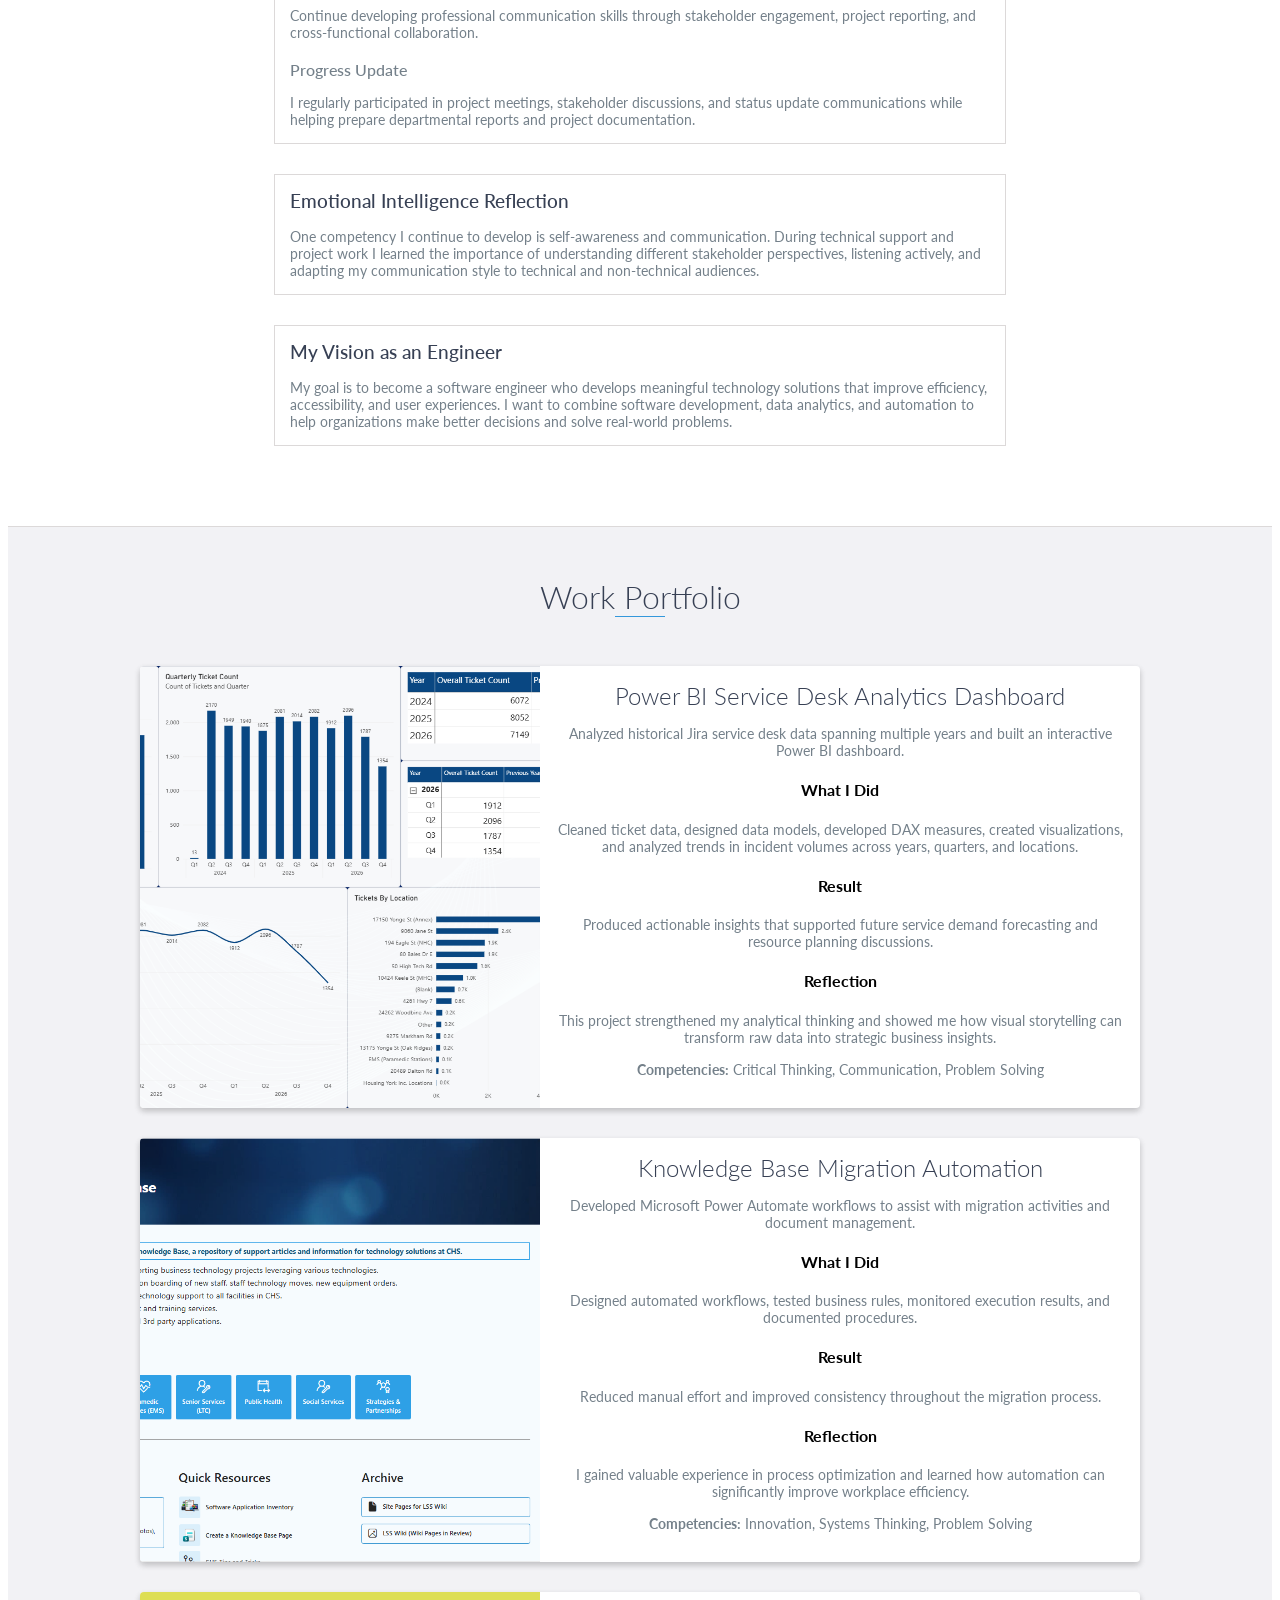
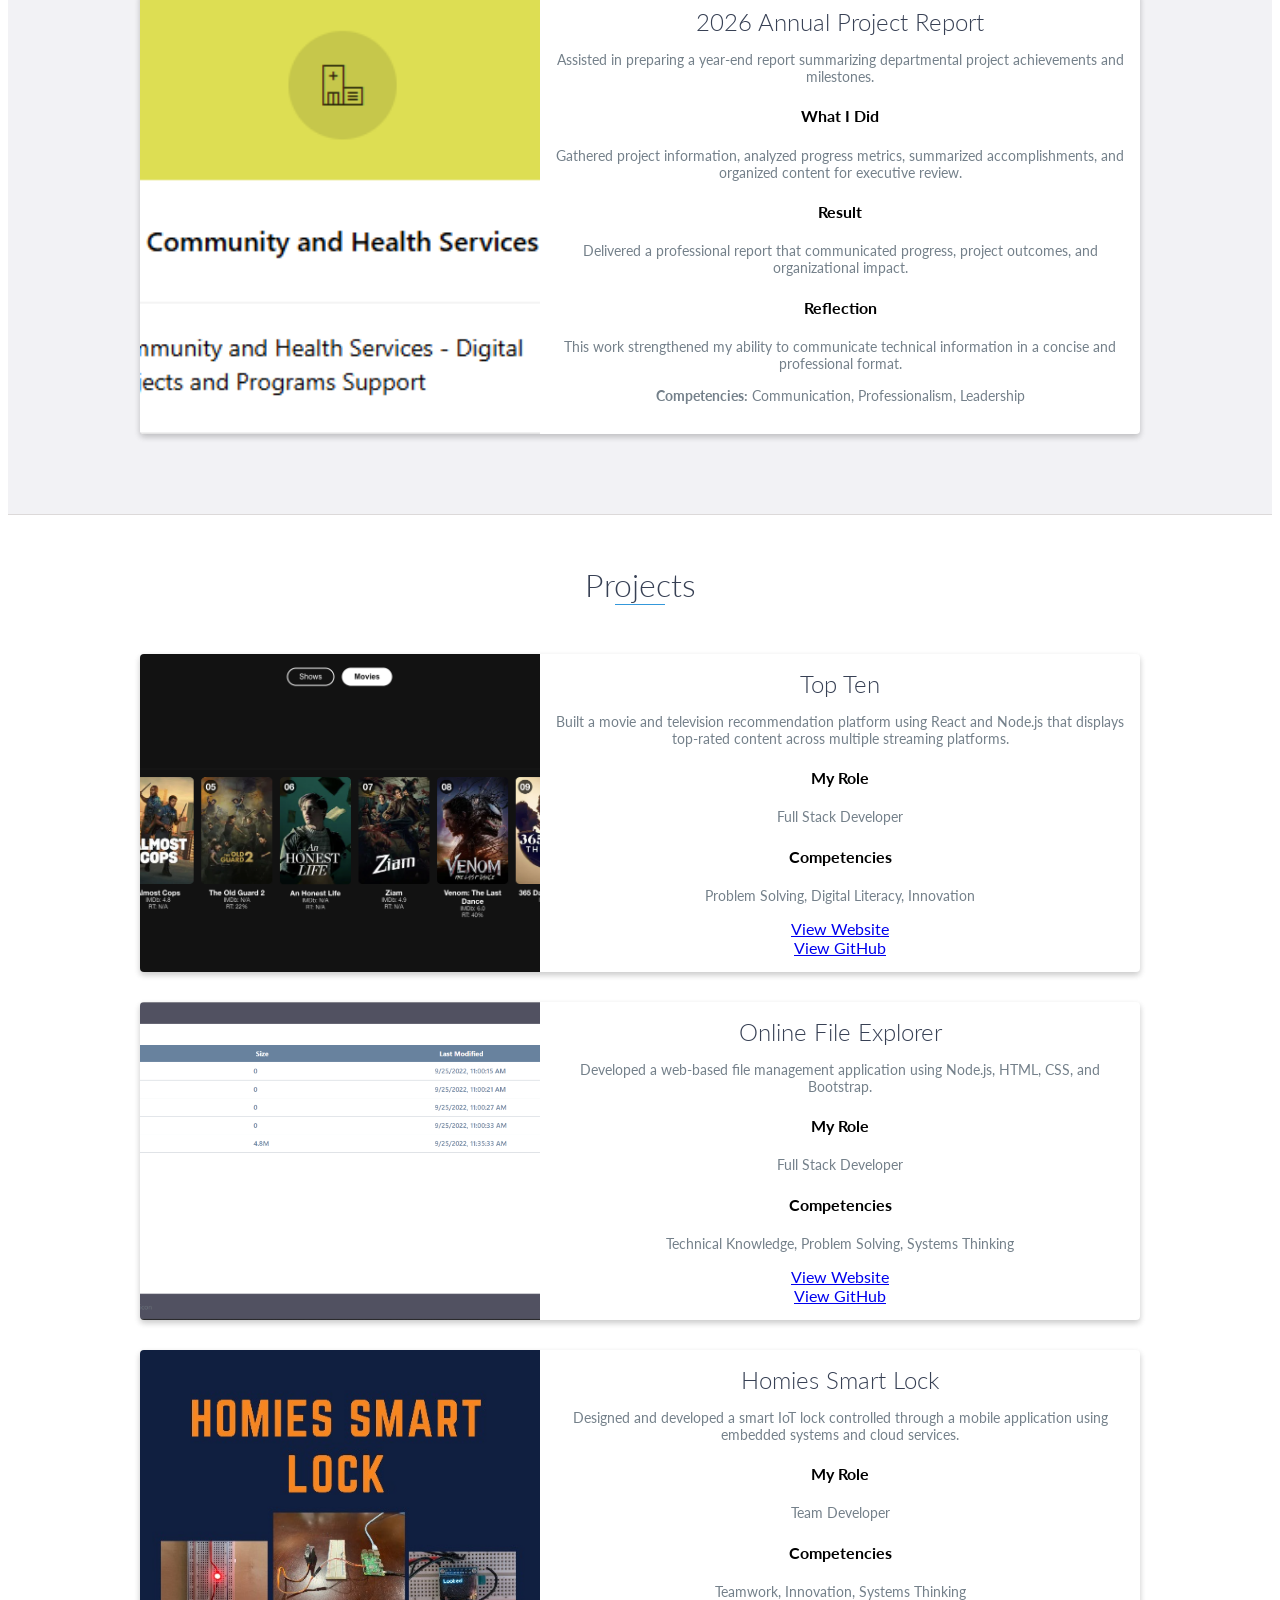
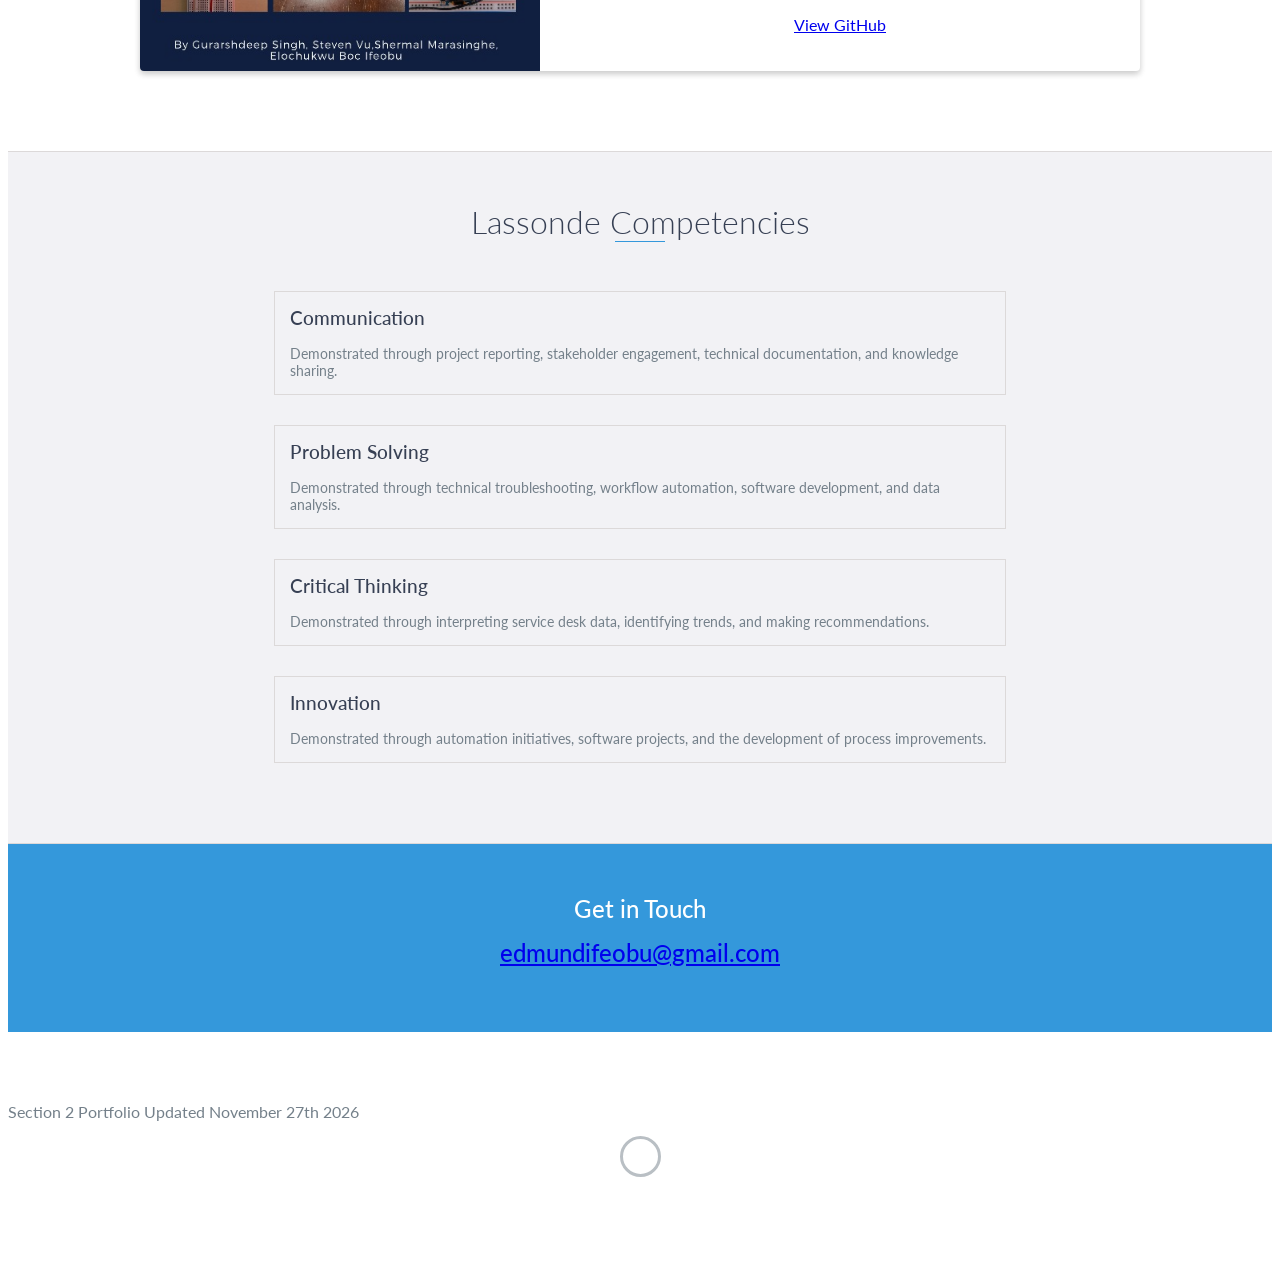
==== commit f1be6a1d: "Update section2.html" ====
--- a/section2.html
+++ b/section2.html
@@ -63,16 +63,16 @@
             <h2 class="heading">Goals</h2>
 
             <div class="education-block">
-                <h3>SMART Goal #1</h3><br><br>
-
+                <h3>SMART Goal #1</h3>
+                <br>
+                <br>
                 <p>
                     Develop advanced business intelligence skills by creating
                     data-driven Power BI dashboards that support decision making
                     and operational planning.
                 </p>
-
+                <br>
                 <h4>Progress Update</h4>
-
                 <p>
                     During my York Region co-op I analyzed Jira ticket data from
                     2024-2026 and created a Power BI dashboard that visualized
@@ -83,14 +83,15 @@
             </div>
 
             <div class="education-block">
-                <h3>SMART Goal #2</h3><br><br>
-
+                <h3>SMART Goal #2</h3>
+                <br>
+                <br>
                 <p>
                     Improve automation and workflow development skills through
                     Microsoft Power Automate and SharePoint solutions that reduce
                     repetitive manual work.
                 </p>
-
+                <br>
                 <h4>Progress Update</h4>
 
                 <p>
@@ -102,13 +103,15 @@
             </div>
 
             <div class="education-block">
-                <h3>SMART Goal #3</h3><br><br>
-
+                <h3>SMART Goal #3</h3>
+                <br>
+                <br>
                 <p>
                     Continue developing professional communication skills through
                     stakeholder engagement, project reporting, and cross-functional
                     collaboration.
                 </p>
+                <br>
 
                 <h4>Progress Update</h4>
 
@@ -346,25 +349,33 @@
     <div id="competencies" class="background-alt">
         <h2 class="heading">Lassonde Competencies</h2>
         <div class="education-block">
-            <h3>Communication</h3><br>
+            <h3>Communication</h3>
+            <br>
+            <br>
             <p>
                 Demonstrated through project reporting, stakeholder engagement, technical documentation, and knowledge sharing.
             </p>
         </div>
         <div class="education-block">
-            <h3>Problem Solving</h3><br>
+            <h3>Problem Solving</h3>
+            <br>
+            <br>
             <p>
                 Demonstrated through technical troubleshooting, workflow automation, software development, and data analysis.
            </p>
         </div>
         <div class="education-block">
-            <h3>Critical Thinking</h3><br>
+            <h3>Critical Thinking</h3>
+            <br>
+            <br>
             <p>
                 Demonstrated through interpreting service desk data, identifying trends, and making recommendations.
             </p>
         </div>
         <div class="education-block">
-            <h3>Innovation</h3><br>
+            <h3>Innovation</h3>
+            <br>
+            <br>
             <p>
                 Demonstrated through automation initiatives, software projects, and the development of process improvements.
             </p>
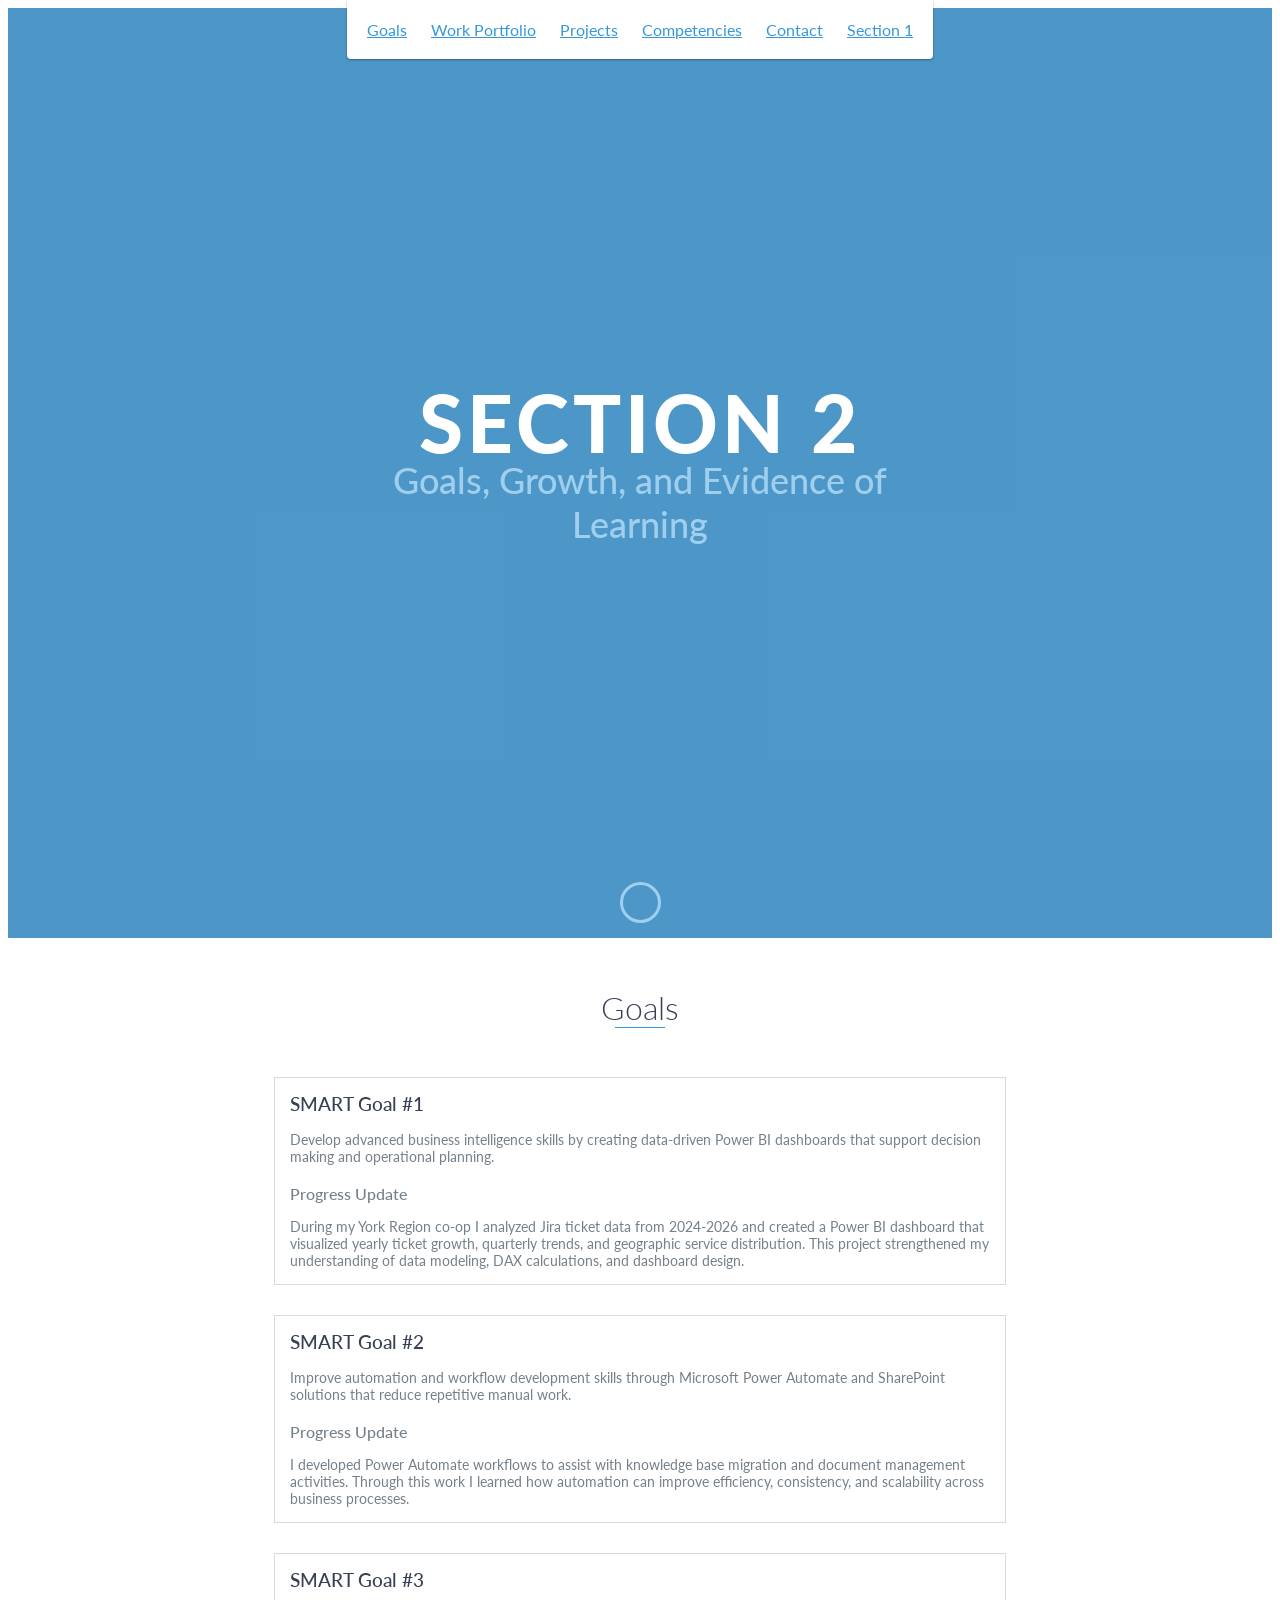
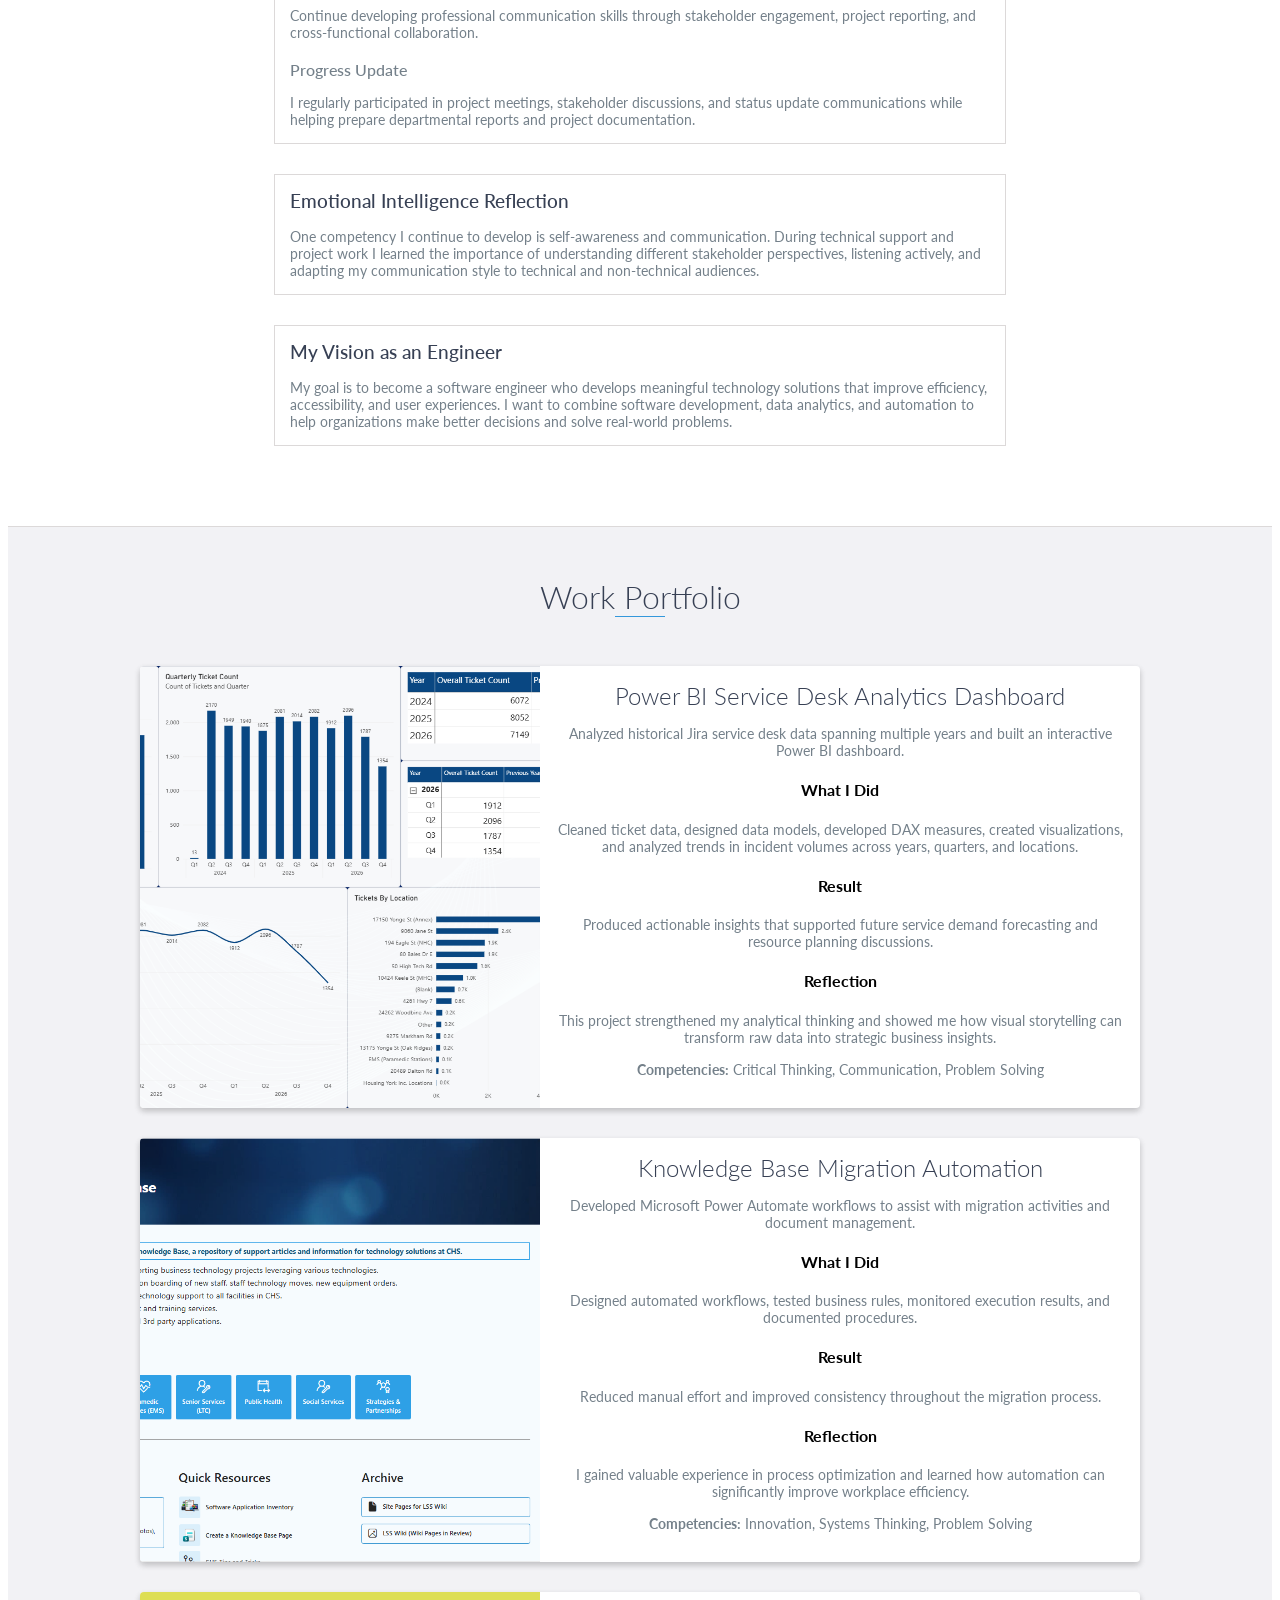
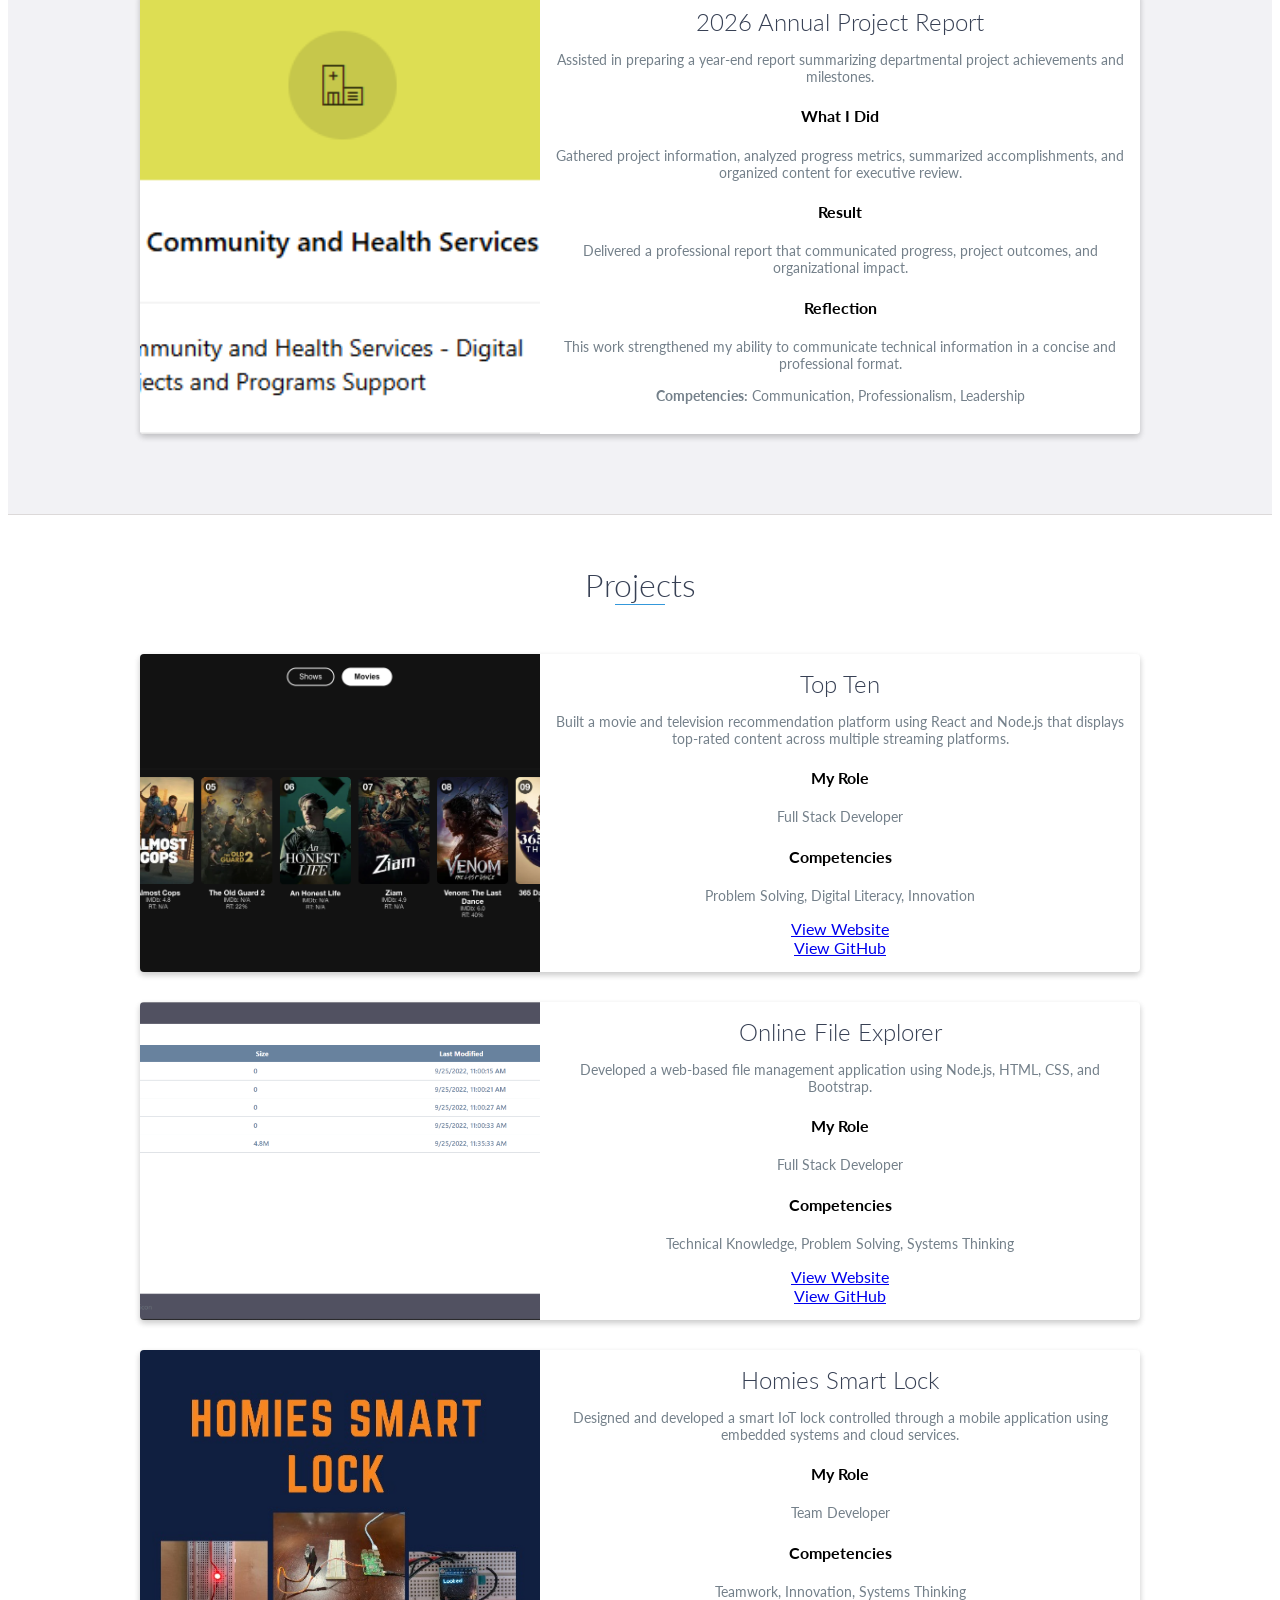
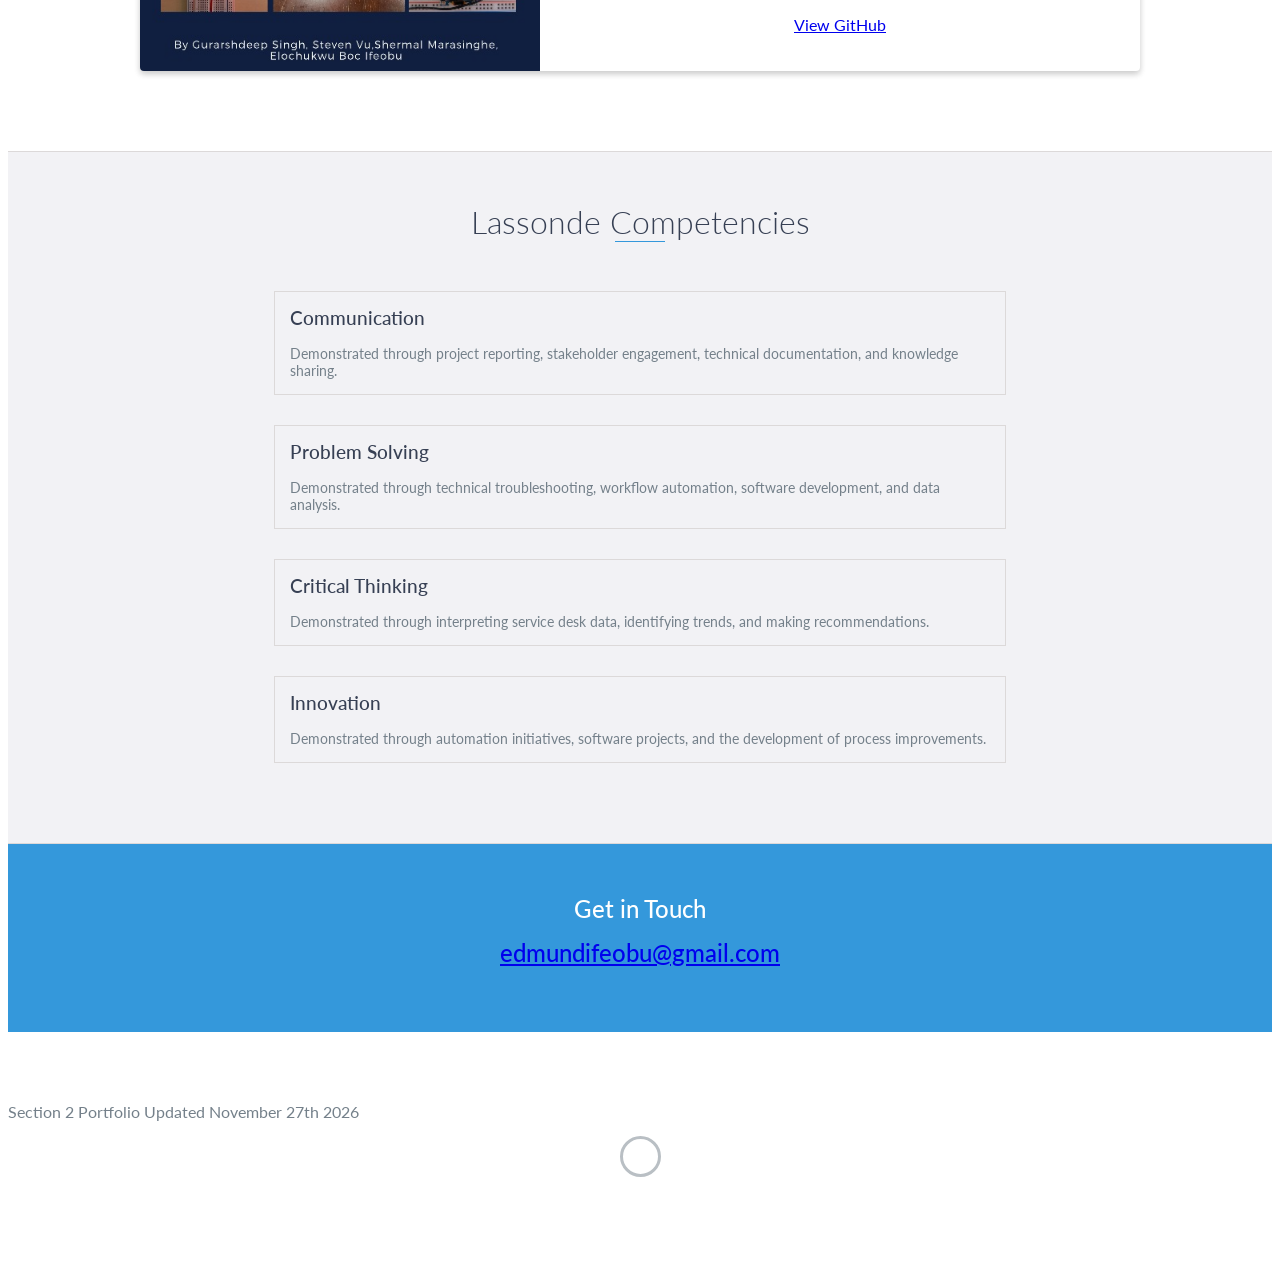
==== commit 0f900016: "Update section2.html" ====
--- a/section2.html
+++ b/section2.html
@@ -34,7 +34,6 @@
             <li><a href="#portfolio">Work Portfolio</a></li>
             <li><a href="#projects">Projects</a></li>
             <li><a href="#competencies">Competencies</a></li>
-            <li><a href="#feedback">Peer Feedback</a></li>
             <li><a href="#contact">Contact</a></li>
             <li><a href="portfolio/index.html">Section 1</a></li>
         </ul>
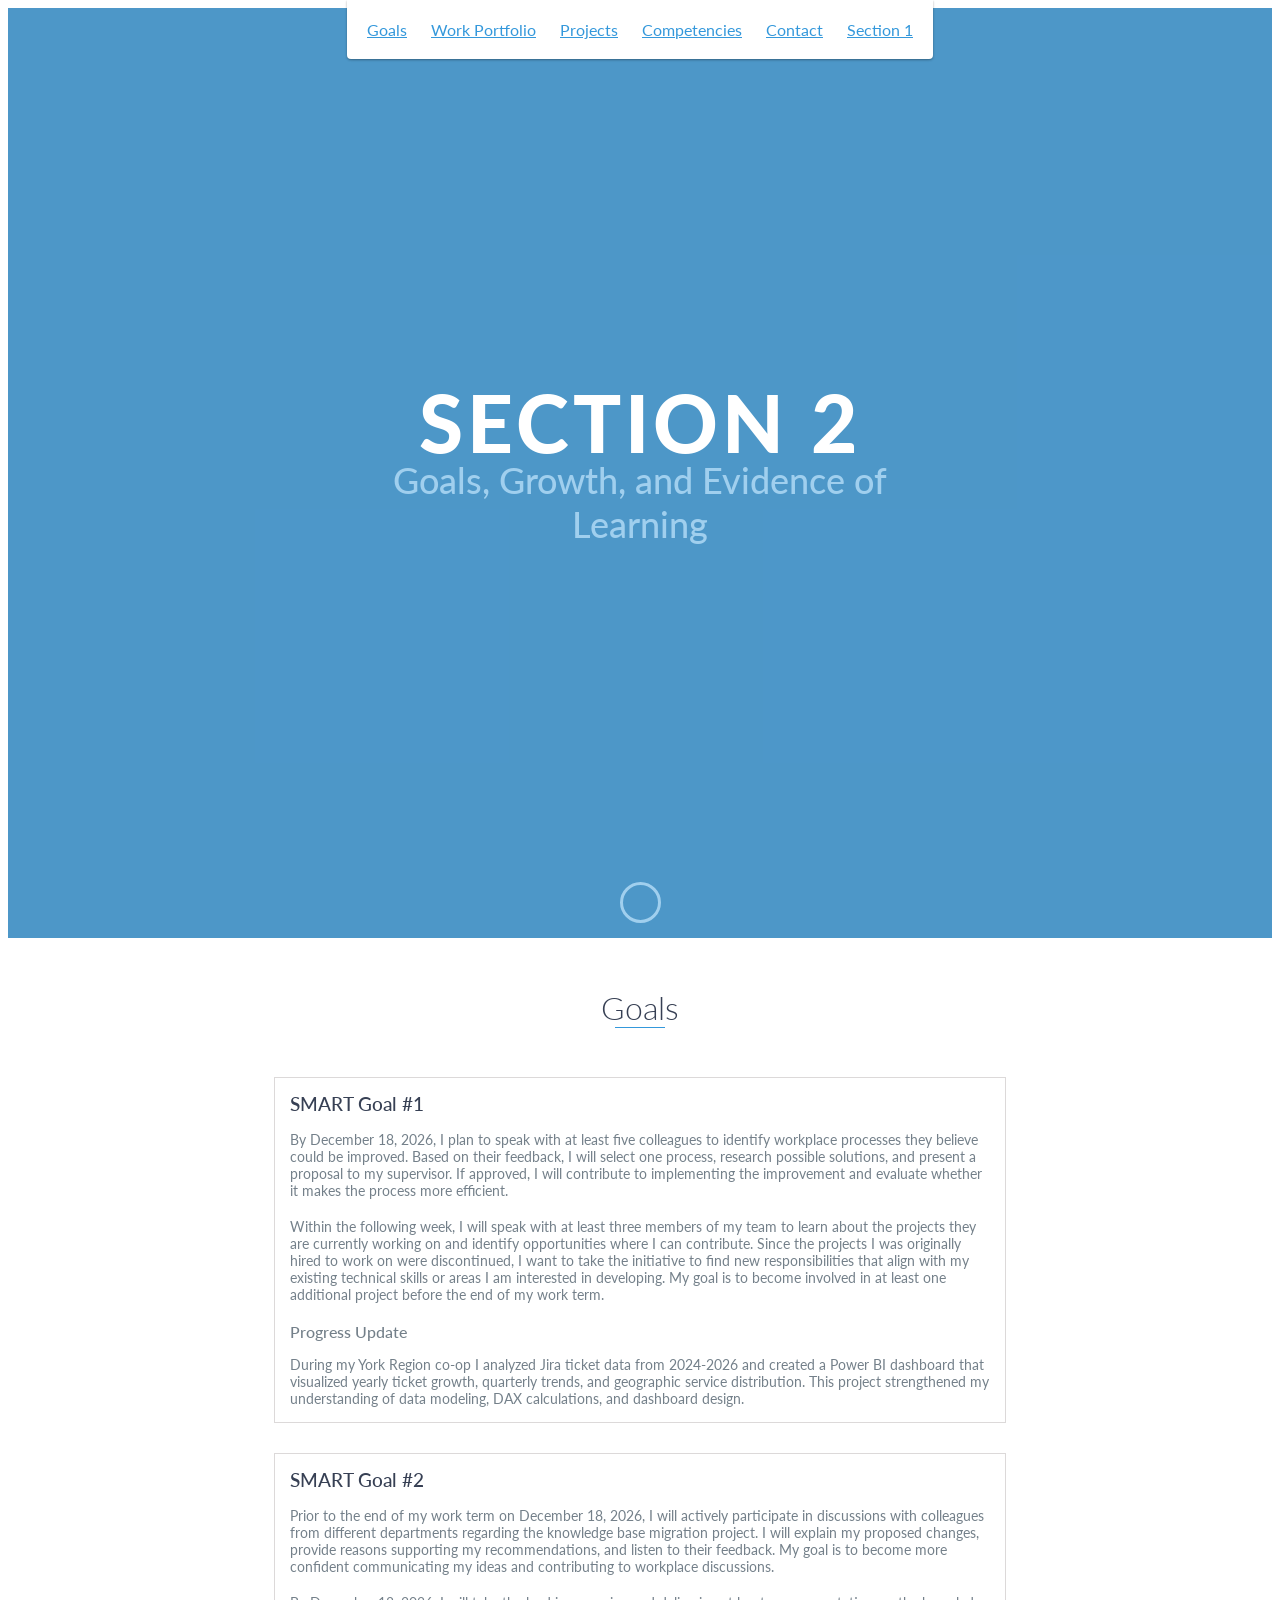
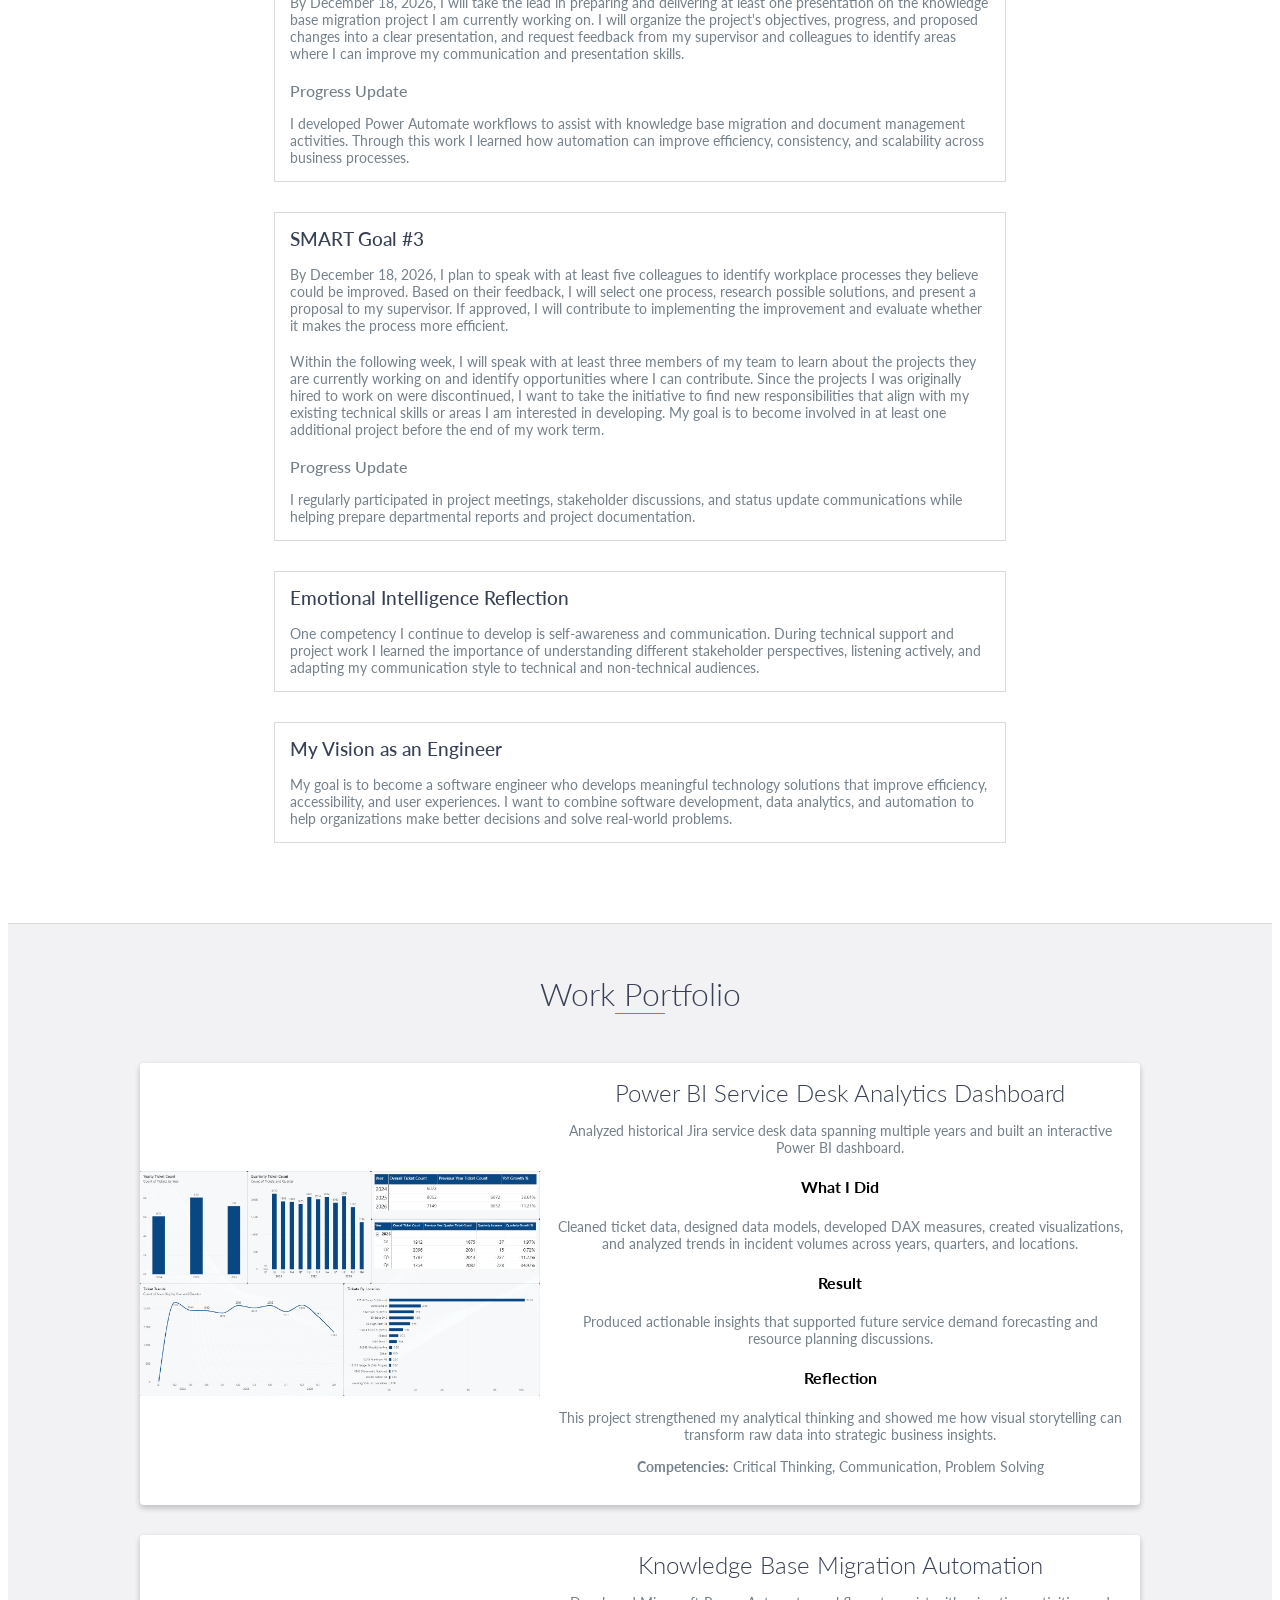
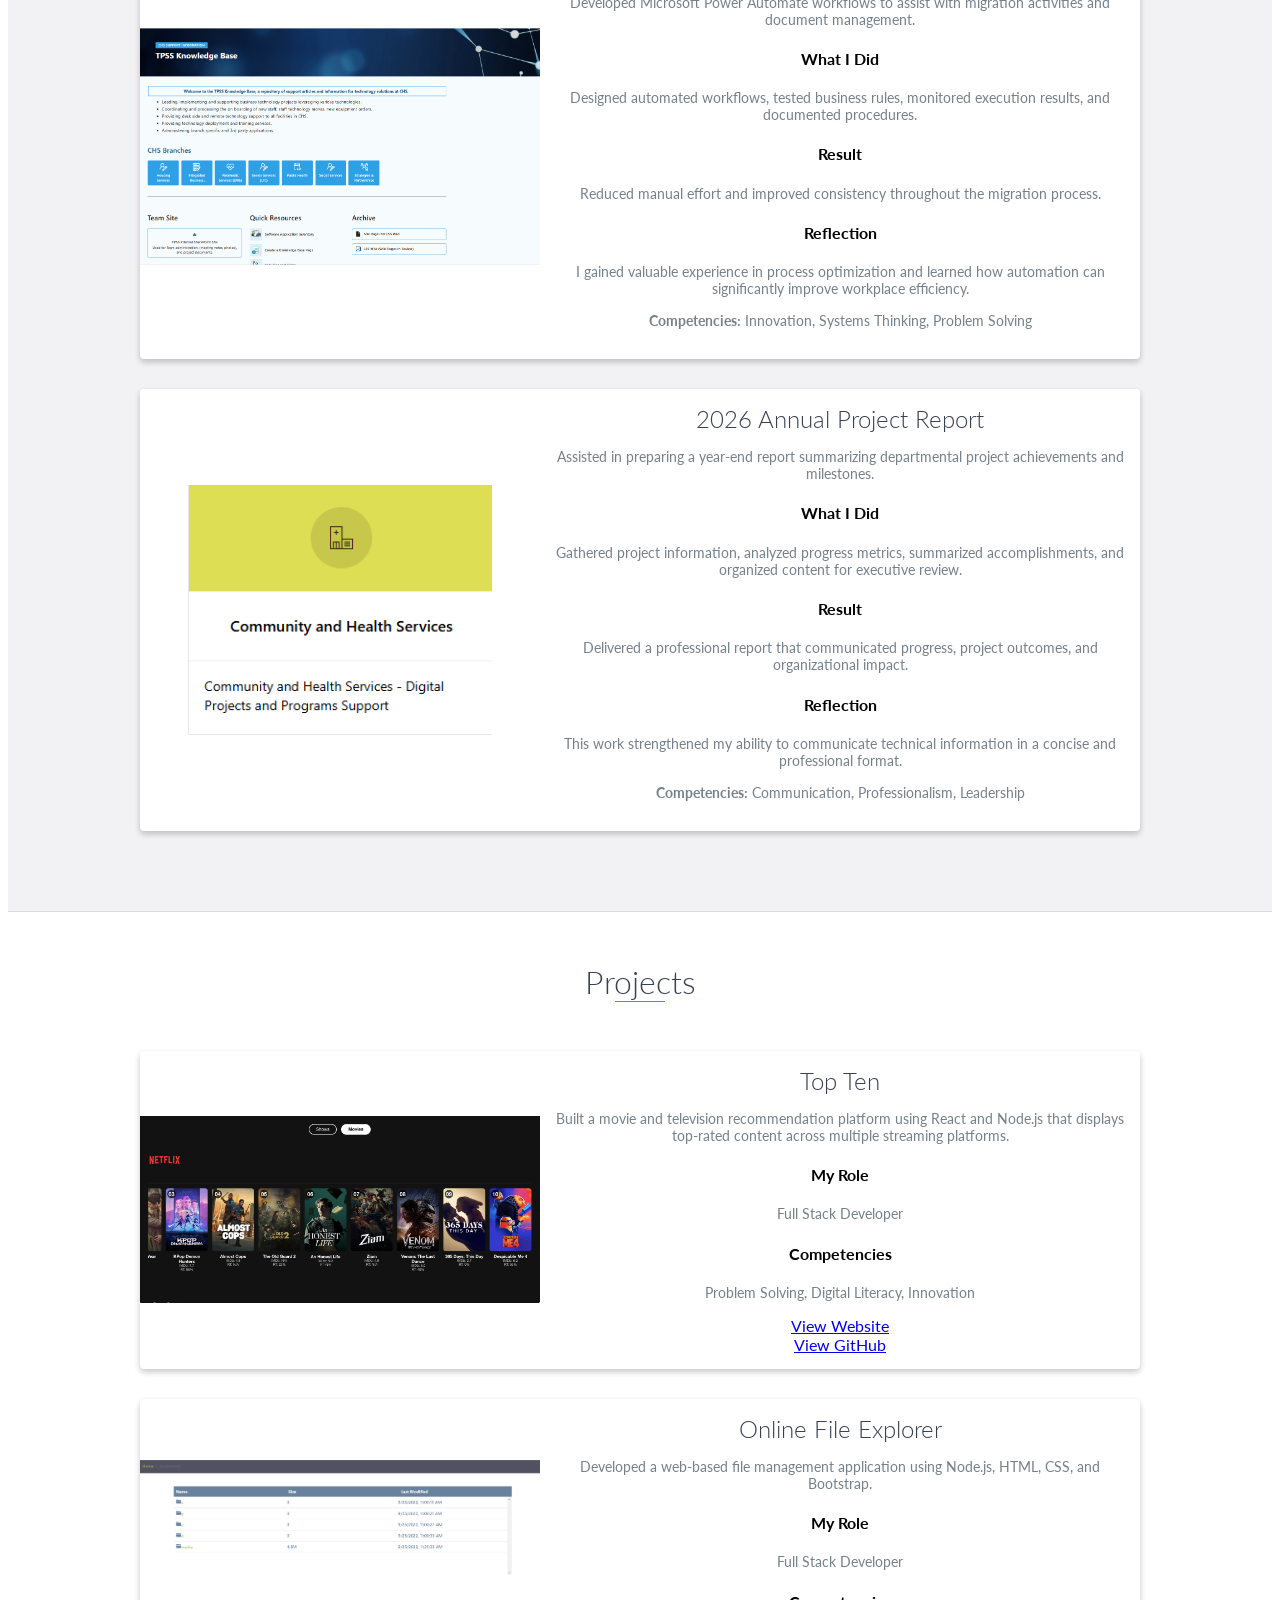
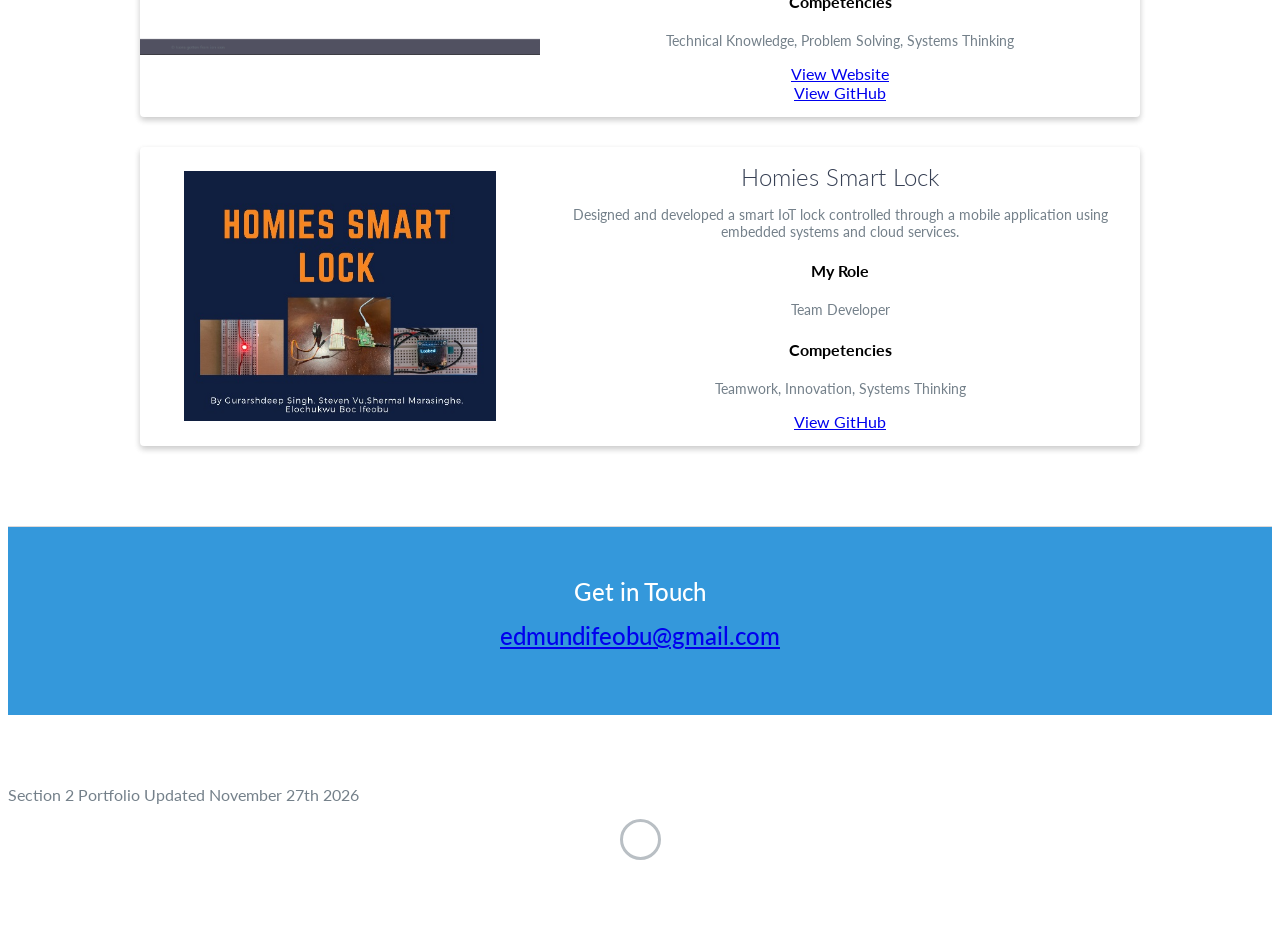
==== commit eba2edb9: "Update section2.html" ====
--- a/section2.html
+++ b/section2.html
@@ -35,7 +35,7 @@
             <li><a href="#projects">Projects</a></li>
             <li><a href="#competencies">Competencies</a></li>
             <li><a href="#contact">Contact</a></li>
-            <li><a href="portfolio/index.html">Section 1</a></li>
+            <li><a href="./" class="no-scroll">Section 1</a></li>
         </ul>
     </header>
 
@@ -66,9 +66,19 @@
                 <br>
                 <br>
                 <p>
-                    Develop advanced business intelligence skills by creating
-                    data-driven Power BI dashboards that support decision making
-                    and operational planning.
+                    By December 18, 2026, I plan to speak with at least five colleagues to identify workplace processes 
+                    they believe could be improved. Based on their feedback, 
+                    I will select one process, research possible solutions, 
+                    and present a proposal to my supervisor. If approved, 
+                    I will contribute to implementing the improvement and evaluate whether it makes the process more efficient.
+                </p>
+                <br>
+                <p>
+                    Within the following week, I will speak with at least three members of my team to learn about 
+                    the projects they are currently working on and identify opportunities where I can contribute. 
+                    Since the projects I was originally hired to work on were discontinued, I want to take the initiative to 
+                    find new responsibilities that align with my existing technical skills or areas I am interested in developing. 
+                    My goal is to become involved in at least one additional project before the end of my work term.
                 </p>
                 <br>
                 <h4>Progress Update</h4>
@@ -86,9 +96,19 @@
                 <br>
                 <br>
                 <p>
-                    Improve automation and workflow development skills through
-                    Microsoft Power Automate and SharePoint solutions that reduce
-                    repetitive manual work.
+                    Prior to the end of my work term on December 18, 2026, 
+                    I will actively participate in discussions with colleagues 
+                    from different departments regarding the knowledge base migration project. 
+                    I will explain my proposed changes, provide reasons supporting my recommendations, 
+                    and listen to their feedback. My goal is to become more confident communicating my ideas and contributing to workplace discussions.
+                </p>
+                <br>
+                <p>
+                    By December 18, 2026, I will take the lead in preparing and delivering at least 
+                    one presentation on the knowledge base migration project I am currently working on. 
+                    I will organize the project's objectives, progress, and proposed changes into a clear 
+                    presentation, and request feedback from my supervisor and colleagues to identify areas 
+                    where I can improve my communication and presentation skills.
                 </p>
                 <br>
                 <h4>Progress Update</h4>
@@ -106,9 +126,18 @@
                 <br>
                 <br>
                 <p>
-                    Continue developing professional communication skills through
-                    stakeholder engagement, project reporting, and cross-functional
-                    collaboration.
+                    By December 18, 2026, I plan to speak with at least five colleagues to 
+                    identify workplace processes they believe could be improved. Based on their feedback, 
+                    I will select one process, research possible solutions, and present a proposal to my supervisor. 
+                    If approved, I will contribute to implementing the improvement and evaluate whether it makes the process more efficient.
+                </p>
+                <br>
+                 <p>
+                    Within the following week, I will speak with at least three members of my team to learn 
+                     about the projects they are currently working on and identify opportunities where I can contribute. 
+                     Since the projects I was originally hired to work on were discontinued, I want to take the initiative 
+                     to find new responsibilities that align with my existing technical skills or areas I am interested in developing. 
+                     My goal is to become involved in at least one additional project before the end of my work term.
                 </p>
                 <br>
 
@@ -344,43 +373,6 @@
             </div>
         </div>
     </div>
-    <!-- Competencies -->
-    <div id="competencies" class="background-alt">
-        <h2 class="heading">Lassonde Competencies</h2>
-        <div class="education-block">
-            <h3>Communication</h3>
-            <br>
-            <br>
-            <p>
-                Demonstrated through project reporting, stakeholder engagement, technical documentation, and knowledge sharing.
-            </p>
-        </div>
-        <div class="education-block">
-            <h3>Problem Solving</h3>
-            <br>
-            <br>
-            <p>
-                Demonstrated through technical troubleshooting, workflow automation, software development, and data analysis.
-           </p>
-        </div>
-        <div class="education-block">
-            <h3>Critical Thinking</h3>
-            <br>
-            <br>
-            <p>
-                Demonstrated through interpreting service desk data, identifying trends, and making recommendations.
-            </p>
-        </div>
-        <div class="education-block">
-            <h3>Innovation</h3>
-            <br>
-            <br>
-            <p>
-                Demonstrated through automation initiatives, software projects, and the development of process improvements.
-            </p>
-        </div>
-    </div>
-    <!-- Peer Feedback -->
     
     <!-- Contact -->
     <div id="contact">
--- a/css/styles.css
+++ b/css/styles.css
@@ -20,20 +20,25 @@
     background: #fff;
     border-radius: 4px;
     display: flex;
+    align-items: center;
 }
+
 .project-image {
     width: 40%;
     flex-shrink: 0;
 }
+
 .project-image img {
     width: 100%;
-    height: 100%;
-    object-fit: cover;
+    height: 250px;
+    object-fit: contain;
     display: block;
 }
+
 .project-info {
     width: 60%;
     padding: 15px;
+    box-sizing: border-box;
 }
 .project-info h3{font-size:1.5em;font-weight:300;color:#374054;margin:0 0 15px 0}
 .project-info p{color:#74808a;margin:0 0 15px 0;font-size:0.9em}.no-image .project-info{position:relative;margin:0;padding:30px 15px;transform:none}#more-projects{display:none}#skills{padding:50px 15px;text-align:center}#skills h2{color:#374054;margin-bottom:50px}#skills ul{display:block;margin:0 auto;padding:0;max-width:800px}#skills li{display:inline-block;margin:7px;padding:5px 10px;color:#374054;background:#e4e4ea;list-style:none;cursor:default;font-size:1.2em}#stack{padding:50px 15px;text-align:center}#stack h2{color:#374054;margin-bottom:50px}#stack ul{display:block;margin:0 auto;padding:0;max-width:800px}#stack li{display:inline-block;margin:7px;padding:5px 10px;color:#374054;background:#e4e4ea;list-style:none;cursor:default;font-size:1.2em}#contact{padding:50px 15px;background:#3498db;text-align:center}#contact h2{margin:0 0 15px 0;color:#fff;font-weight:500}#contact-form{max-width:500px;margin:0 auto}#contact-form input,#contact-form textarea{display:block;width:100%;padding:10px;border-radius:4px;border:none;margin-bottom:10px;background:#1d6fa5;color:#fff;transition:.5s ease all}#contact-form input::-webkit-input-placeholder,#contact-form textarea::-webkit-input-placeholder{color:#fff}#contact-form input:-moz-placeholder,#contact-form textarea:-moz-placeholder{color:#fff;opacity:1}#contact-form input::-moz-placeholder,#contact-form textarea::-moz-placeholder{color:#fff;opacity:1}#contact-form input:-ms-input-placeholder,#contact-form textarea:-ms-input-placeholder{color:#fff}#contact-form input:focus,#contact-form textarea:focus{outline:none;background:#16527a}#contact-form textarea{height:150px;resize:none}#contact-form button{display:block;width:100%;background:#fff;border-radius:4px;padding:5px 10px;border:none;color:#3498db;font-weight:700;box-shadow:0 1px 3px rgba(0,0,0,0.12),0 1px 2px rgba(0,0,0,0.24);transition:.5s ease all}#contact-form button:hover{box-shadow:0 10px 20px rgba(0,0,0,0.19),0 6px 6px rgba(0,0,0,0.23)}.optional-section{padding:50px 15px;text-align:center;border-top:1px solid #dcd9d9}.optional-section h2{color:#374054}.optional-section-block{max-width:700px;margin:0 auto 30px auto;padding:15px;border:1px solid #dcd9d9;background:#fff;text-align:left}.optional-section-block h3{font-weight:500;margin:0 0 15px 0;color:#374054}.optional-section-block h4{color:#74808a;clear:both;font-weight:500;margin:0 0 15px 0}.optional-section-block p,.optional-section-block ul{margin:0 0 15px 0;color:#74808a;font-size:0.9em}.optional-section-block ul{padding:0 0 0 15px}@media only screen and (max-width: 750px){#experience-timeline:before,#experience-timeline:after{left:23px}.vtimeline-date{width:auto;text-align:left;position:relative;margin-bottom:15px;display:block;margin-left:70px}.vtimeline-icon{margin-left:0}.vtimeline-content{margin-left:70px}}@media only screen and (max-width: 992px){#lead{height:auto;min-height:auto;max-height:auto;padding:100px 15px}#lead-content{position:relative;transform:none;left:auto;top:auto}#lead-content h1{font-size:3em}#lead-content h2{font-size:1.75em}#about{text-align:center}#about p{text-align:left}}@media only screen and (max-width: 768px){header{position:fixed;display:none;z-index:999;animation:none;bottom:0;height:100%}#mobile-menu-open,#mobile-menu-close{display:block}#menu{height:100%;overflow-y:auto;box-shadow:none;border-radius:0;width:100%}#menu li{display:block;margin-bottom:10px}#lead-content h1{font-size:2em}#lead-content h2{font-size:1.3em}#lead-content a{padding:10px 20px}#lead-down{display:none}.education-block h3,.education-block span{float:none}.project-image{display:none}.project-info{position:relative;margin:0;padding:30px 15px;top:auto;transform:none}footer{text-align:center}.social{text-align:center}}@media only screen and (max-width: 480px){#lead-content h1{font-size:1.5em}#lead-content h2{font-size:1em}#lead-content a{font-size:0.9em;padding:5px 10px}}
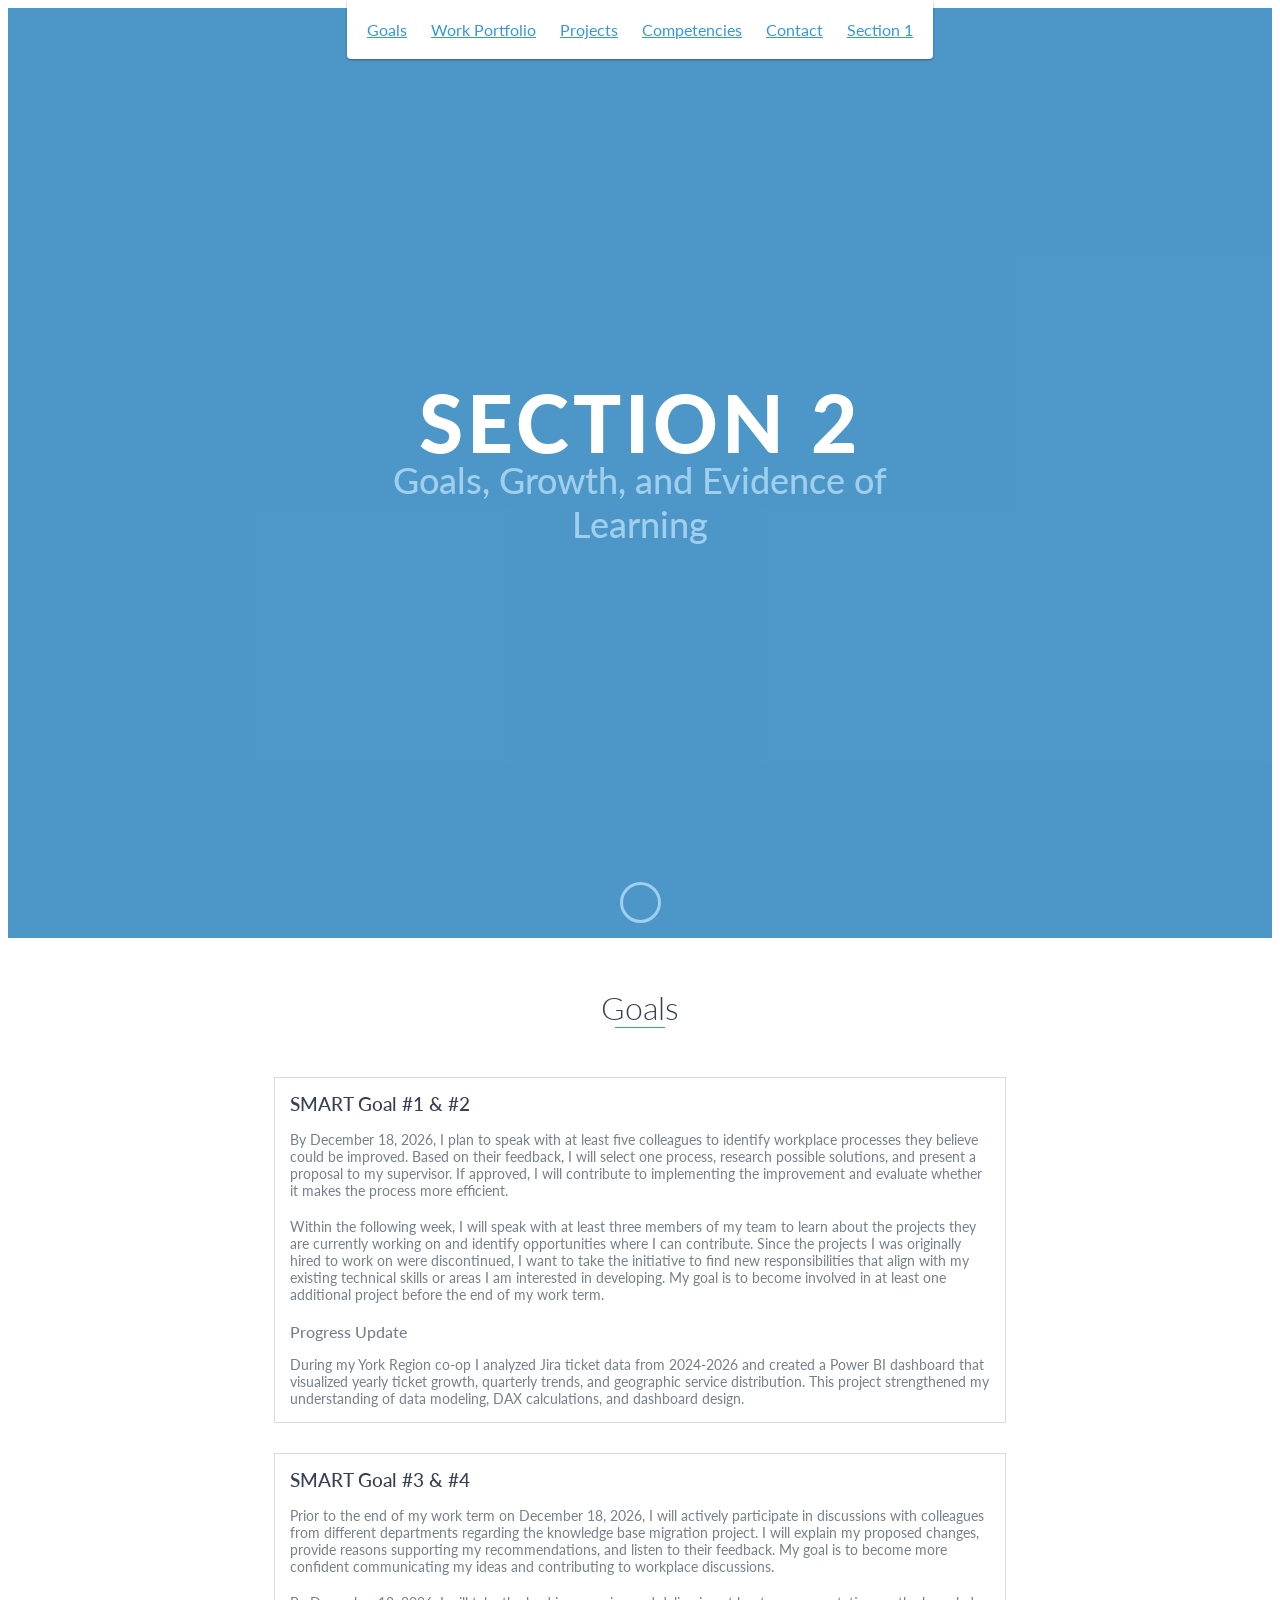
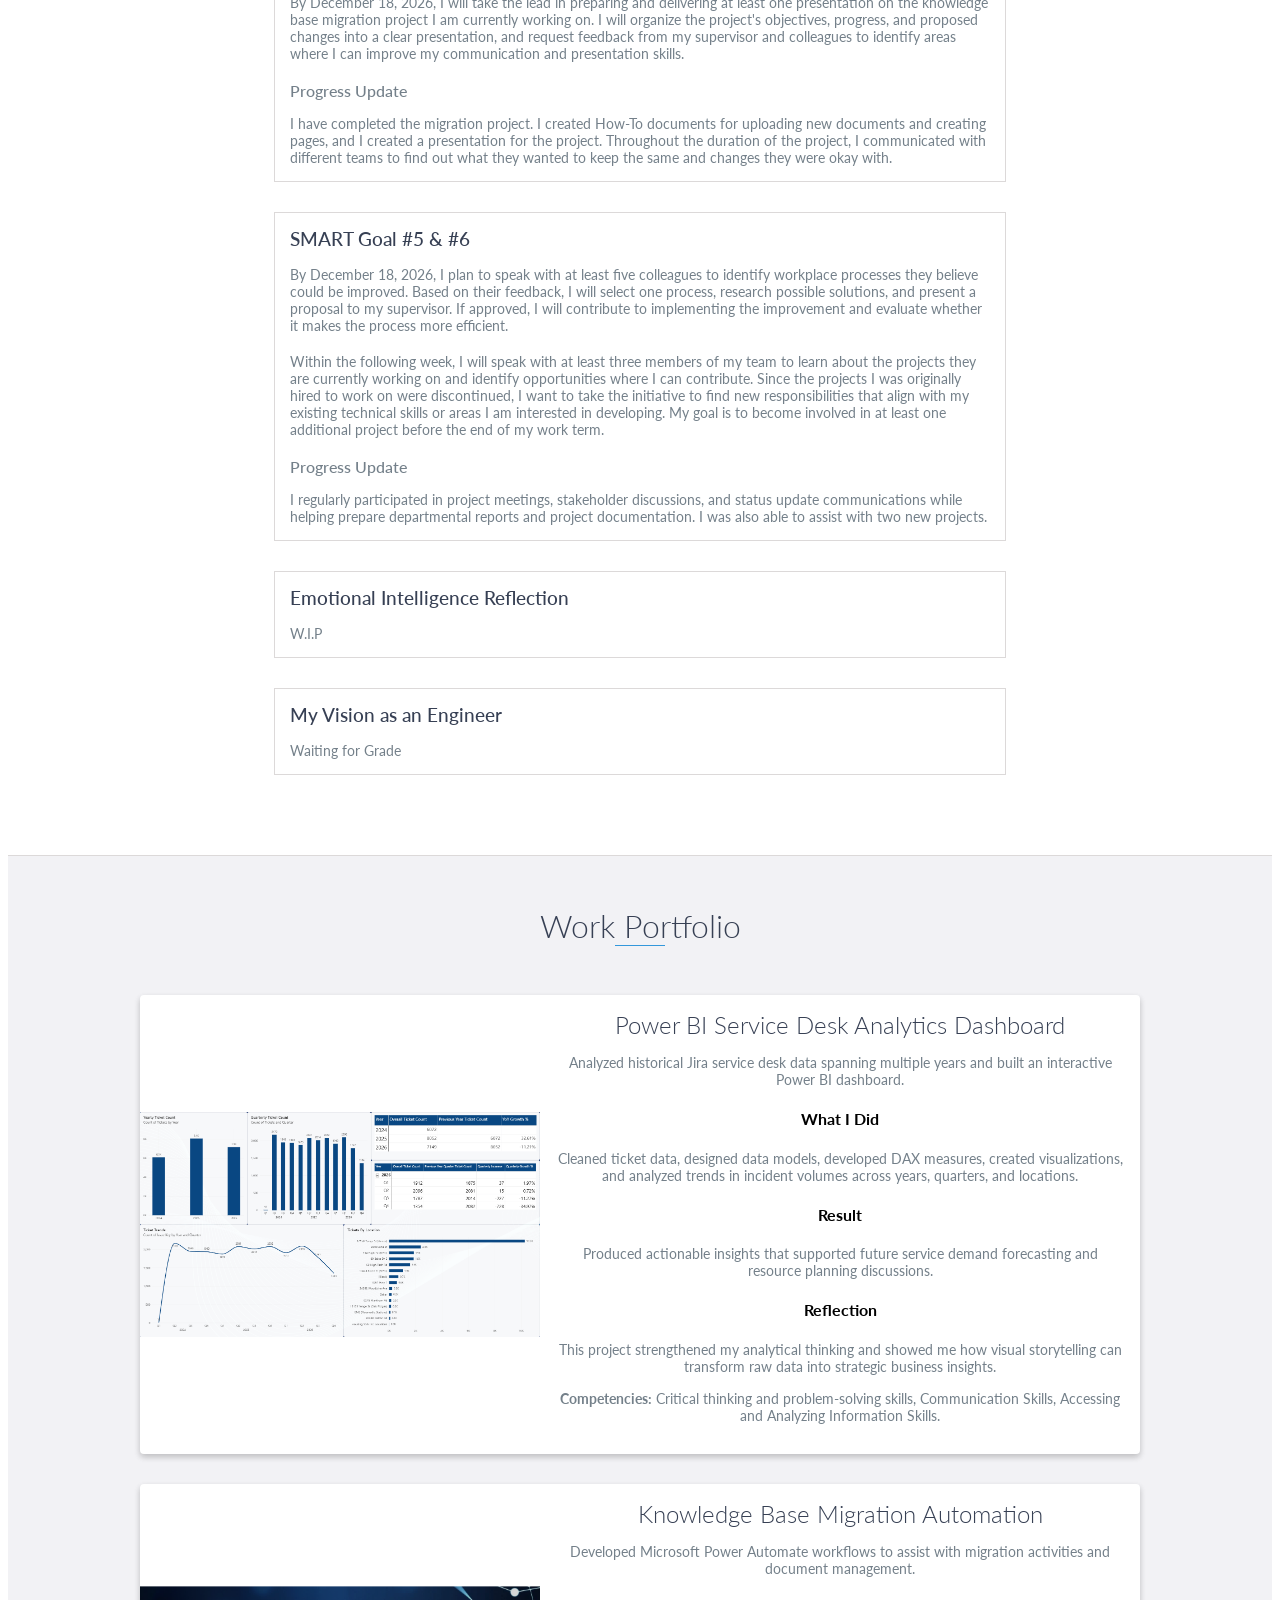
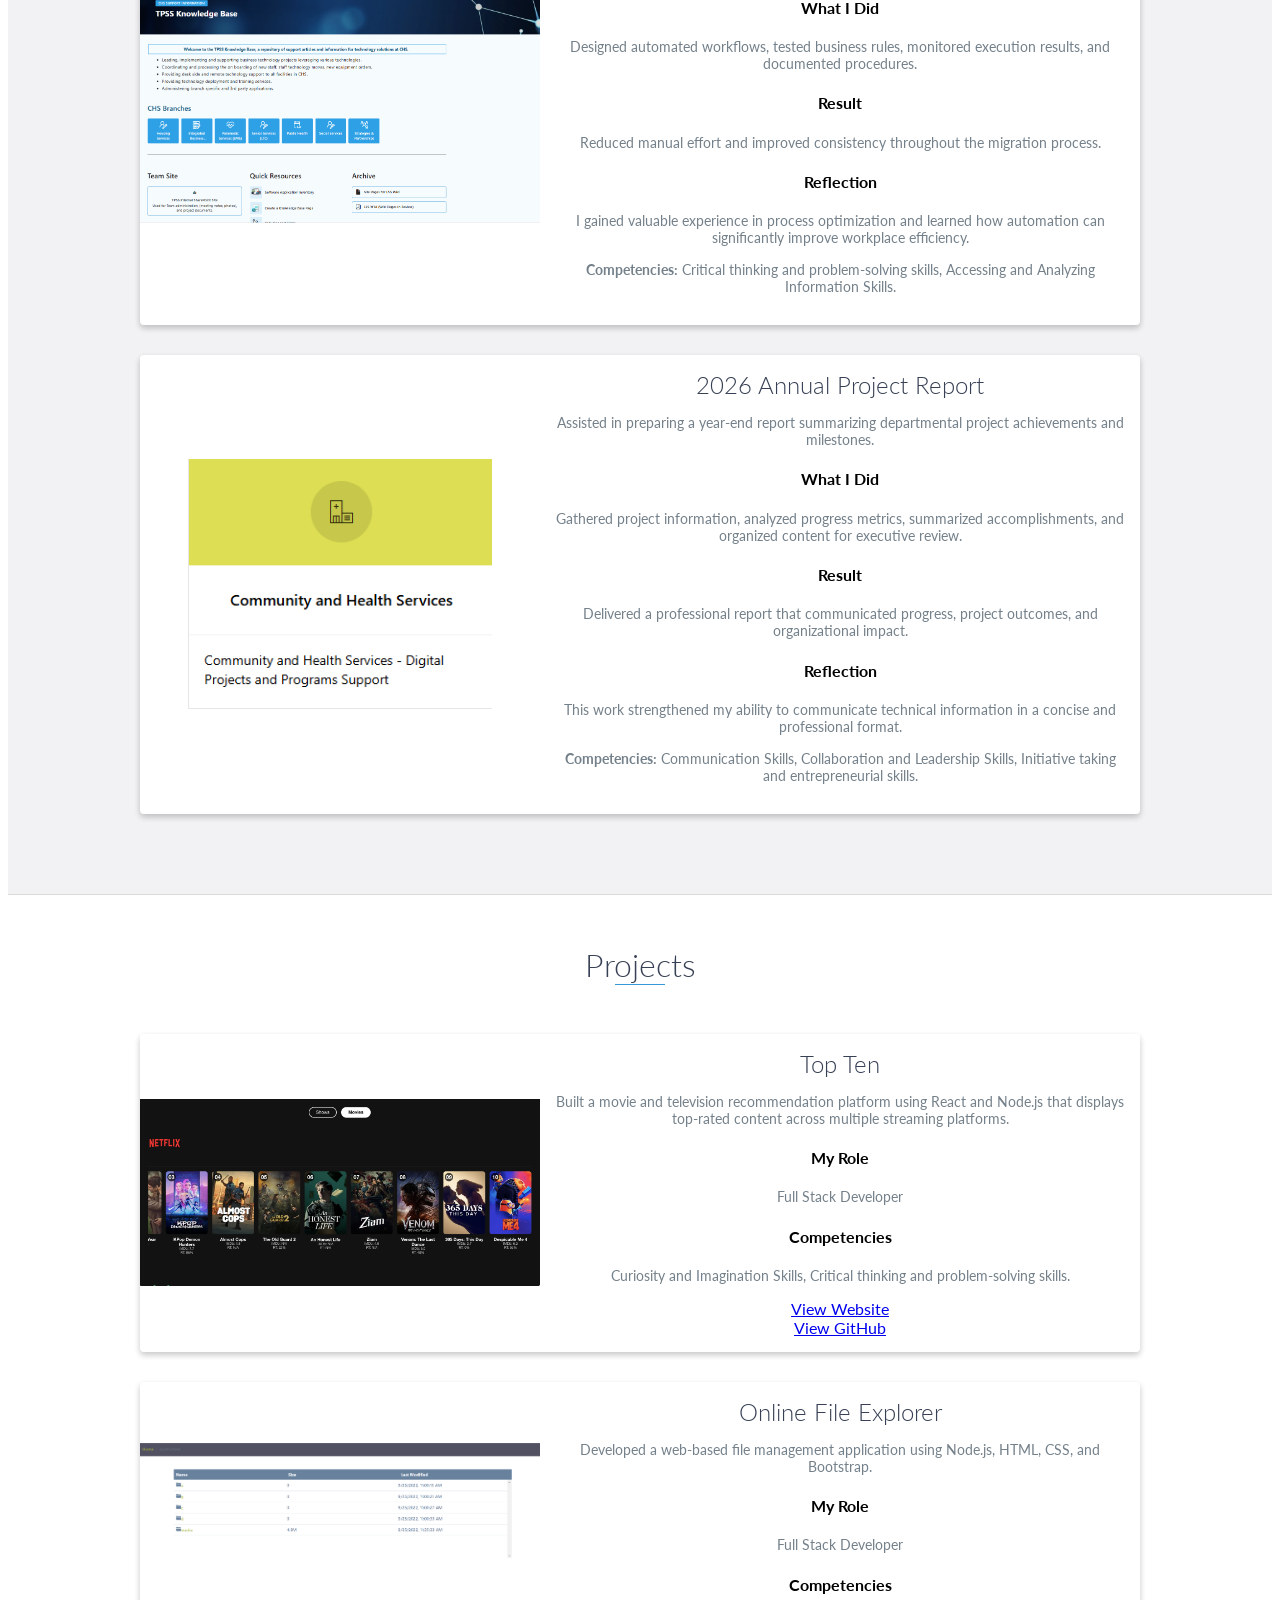
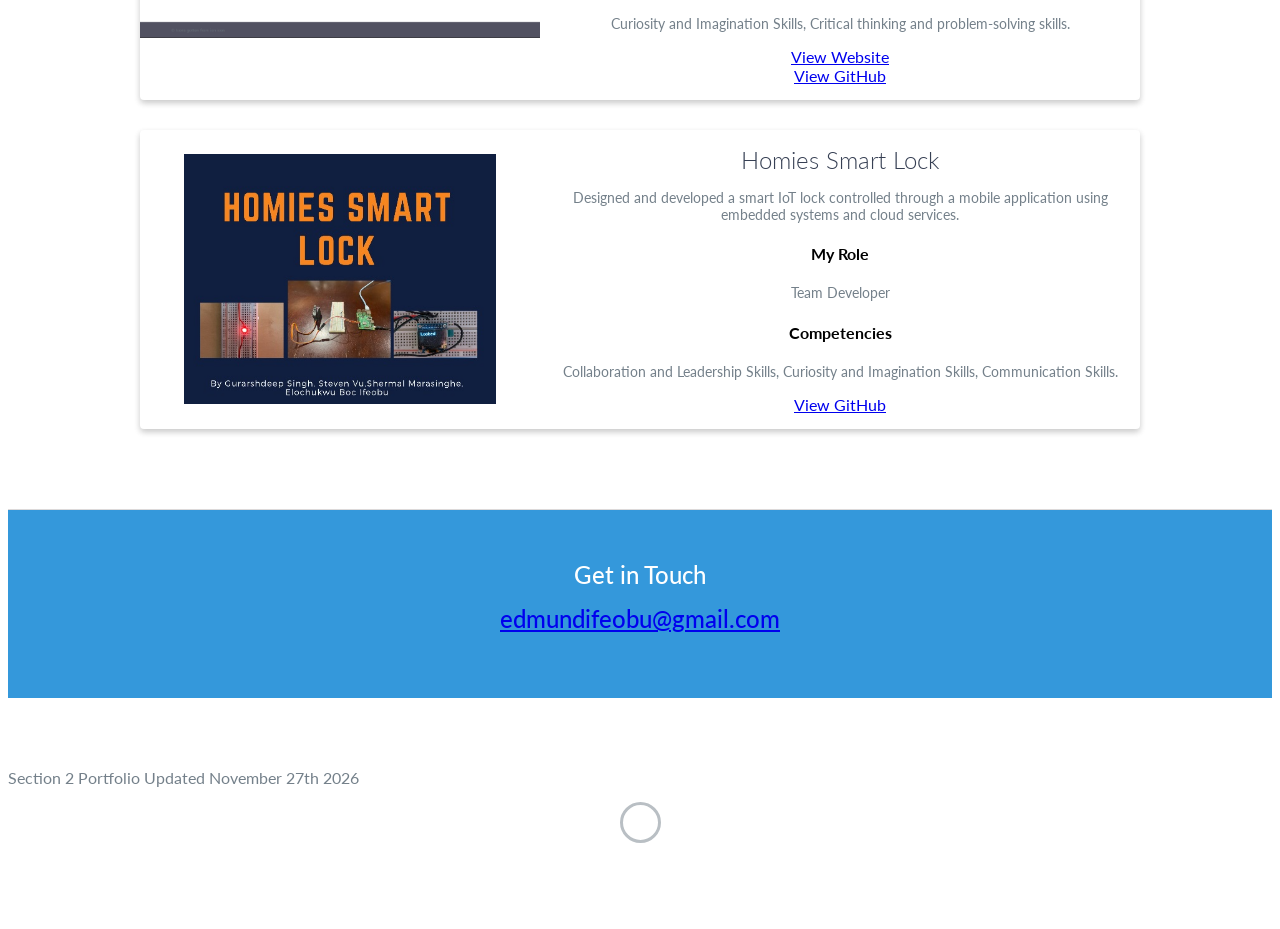
==== commit fb6ce591: "Update section2.html" ====
--- a/section2.html
+++ b/section2.html
@@ -62,7 +62,7 @@
             <h2 class="heading">Goals</h2>
 
             <div class="education-block">
-                <h3>SMART Goal #1</h3>
+                <h3>SMART Goal #1 & #2</h3>
                 <br>
                 <br>
                 <p>
@@ -92,7 +92,7 @@
             </div>
 
             <div class="education-block">
-                <h3>SMART Goal #2</h3>
+                <h3>SMART Goal #3 & #4</h3>
                 <br>
                 <br>
                 <p>
@@ -114,15 +114,13 @@
                 <h4>Progress Update</h4>
 
                 <p>
-                    I developed Power Automate workflows to assist with knowledge
-                    base migration and document management activities. Through this
-                    work I learned how automation can improve efficiency,
-                    consistency, and scalability across business processes.
+                    I have completed the migration project. I created How-To documents for uploading new documents and creating pages, and I created a presentation for the project.
+                    Throughout the duration of the project, I communicated with different teams to find out what they wanted to keep the same and changes they were okay with.
                 </p>
             </div>
 
             <div class="education-block">
-                <h3>SMART Goal #3</h3>
+                <h3>SMART Goal #5 & #6</h3>
                 <br>
                 <br>
                 <p>
@@ -146,7 +144,7 @@
                 <p>
                     I regularly participated in project meetings, stakeholder
                     discussions, and status update communications while helping
-                    prepare departmental reports and project documentation.
+                    prepare departmental reports and project documentation. I was also able to assist with two new projects.
                 </p>
             </div>
 
@@ -154,11 +152,7 @@
                 <h3>Emotional Intelligence Reflection</h3><br><br>
 
                 <p>
-                    One competency I continue to develop is self-awareness and
-                    communication. During technical support and project work I
-                    learned the importance of understanding different stakeholder
-                    perspectives, listening actively, and adapting my communication
-                    style to technical and non-technical audiences.
+                    W.I.P
                 </p>
             </div>
 
@@ -166,12 +160,7 @@
                 <h3>My Vision as an Engineer</h3><br><br>
 
                 <p>
-                    My goal is to become a software engineer who develops
-                    meaningful technology solutions that improve efficiency,
-                    accessibility, and user experiences. I want to combine
-                    software development, data analytics, and automation to help
-                    organizations make better decisions and solve real-world
-                    problems.
+                    Waiting for Grade
                 </p>
             </div>
 
@@ -211,7 +200,7 @@
                             This project strengthened my analytical thinking and showed me how visual storytelling can transform raw data into strategic business insights.
                         </p>
                         <p>
-                            <strong>Competencies:</strong> Critical Thinking, Communication, Problem Solving
+                            <strong>Competencies:</strong> Critical thinking and problem-solving skills, Communication Skills, Accessing and Analyzing Information Skills.
                         </p>
                     </div>
                     <!-- End .project-info -->
@@ -243,7 +232,7 @@
                             I gained valuable experience in process optimization and learned how automation can significantly improve workplace efficiency.
                         </p>
                         <p>
-                            <strong>Competencies:</strong> Innovation, Systems Thinking, Problem Solving
+                            <strong>Competencies:</strong> Critical thinking and problem-solving skills, Accessing and Analyzing Information Skills.
                         </p>
                     </div>
                     <!-- End .project-info -->
@@ -275,7 +264,7 @@
                                 This work strengthened my ability to communicate technical information in a concise and professional format.
                             </p>
                             <p>
-                                <strong>Competencies:</strong> Communication, Professionalism, Leadership
+                                <strong>Competencies:</strong> Communication Skills, Collaboration and Leadership Skills, Initiative taking and entrepreneurial skills.
                             </p>
                         </div>
                         <!-- End .project-info -->
@@ -309,7 +298,7 @@
                     </p>
                     <h4>Competencies</h4>
                     <p>
-                        Problem Solving, Digital Literacy, Innovation
+                        Curiosity and Imagination Skills, Critical thinking and problem-solving skills.
                     </p>
                     <a href="https://top-ten-frontend.vercel.app/" target="_blank">
                         View Website
@@ -335,8 +324,7 @@
                     </p>
                     <h4>Competencies</h4>
                     <p>
-                        Technical Knowledge, Problem Solving,
-                        Systems Thinking
+                        Curiosity and Imagination Skills, Critical thinking and problem-solving skills.
                     </p>
                     <a href="https://online-file-explorer.onrender.com/"
                        target="_blank">
@@ -364,7 +352,7 @@
                     </p>
                     <h4>Competencies</h4>
                     <p>
-                        Teamwork, Innovation, Systems Thinking
+                        Collaboration and Leadership Skills, Curiosity and Imagination Skills, Communication Skills.
                     </p>
                     <a href="https://github.com/Lolo-dot/Homies-Smart-Lock" target="_blank">
                         View GitHub
